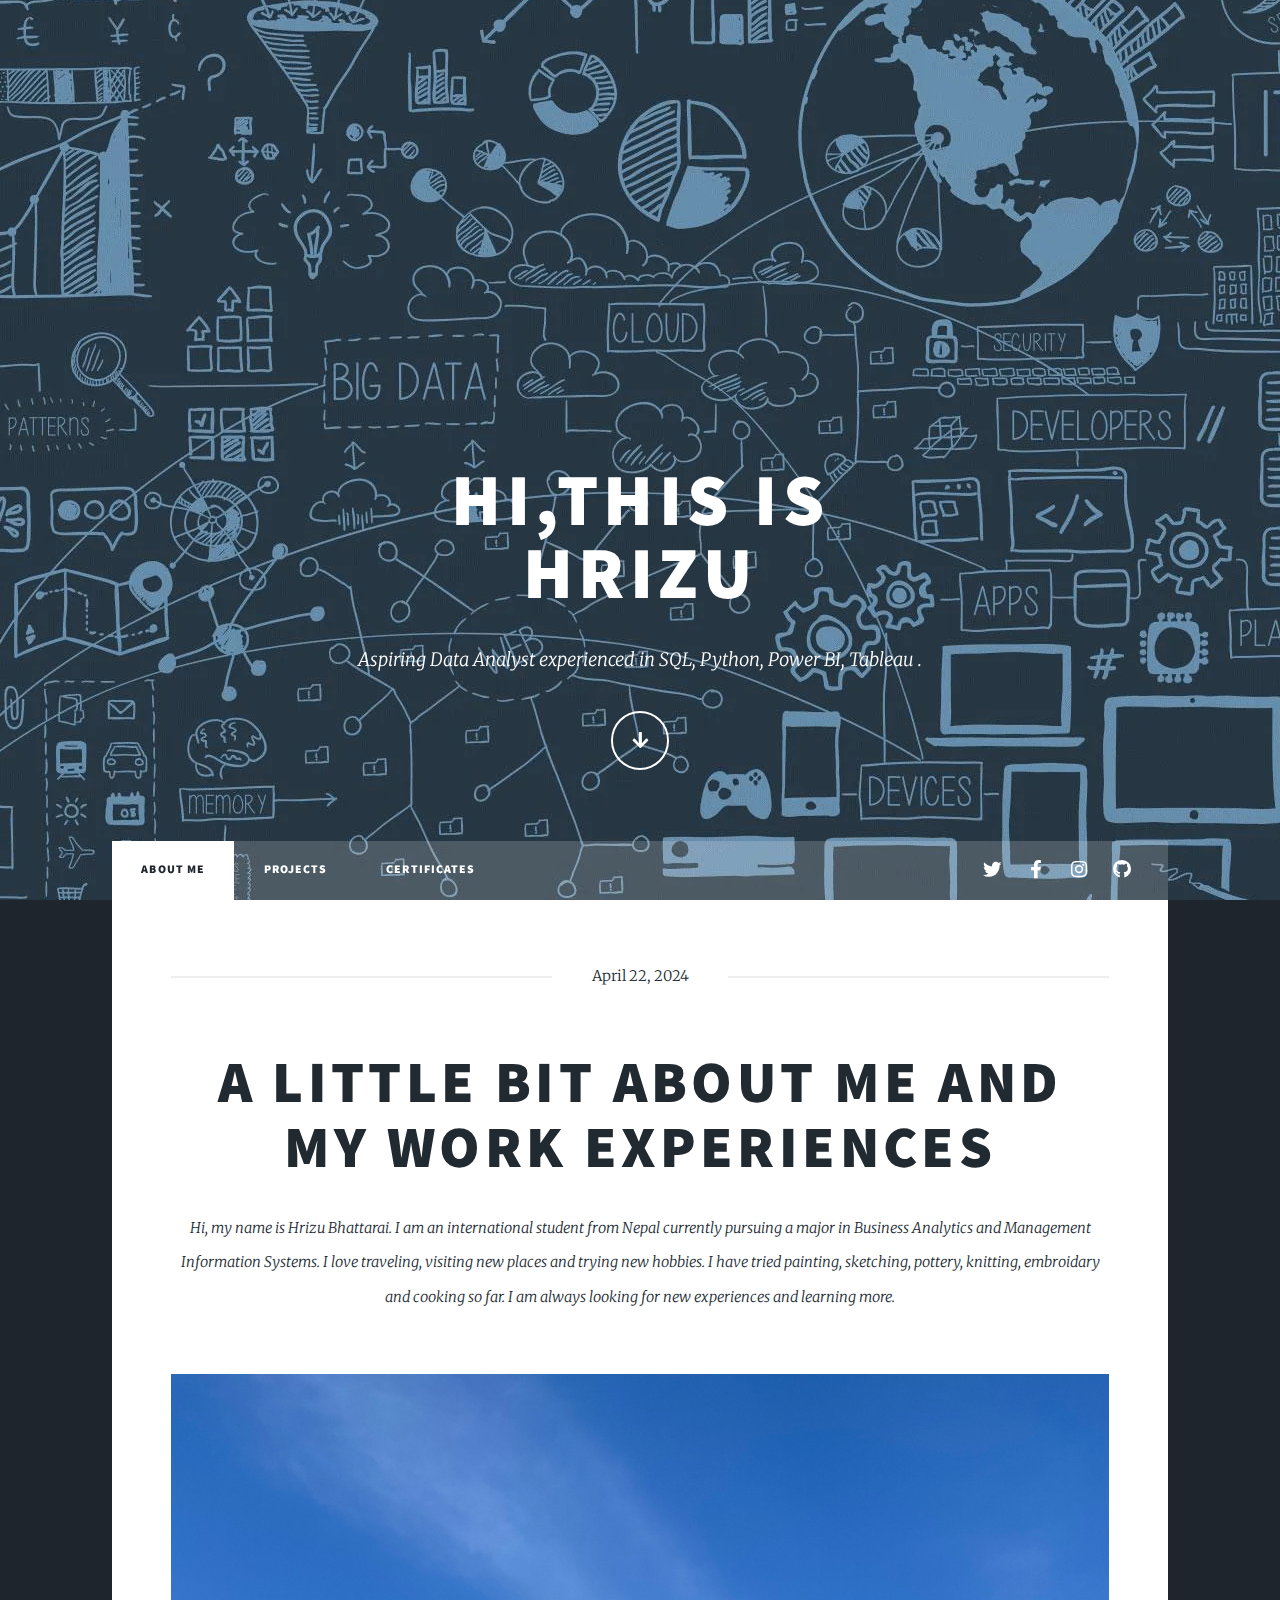
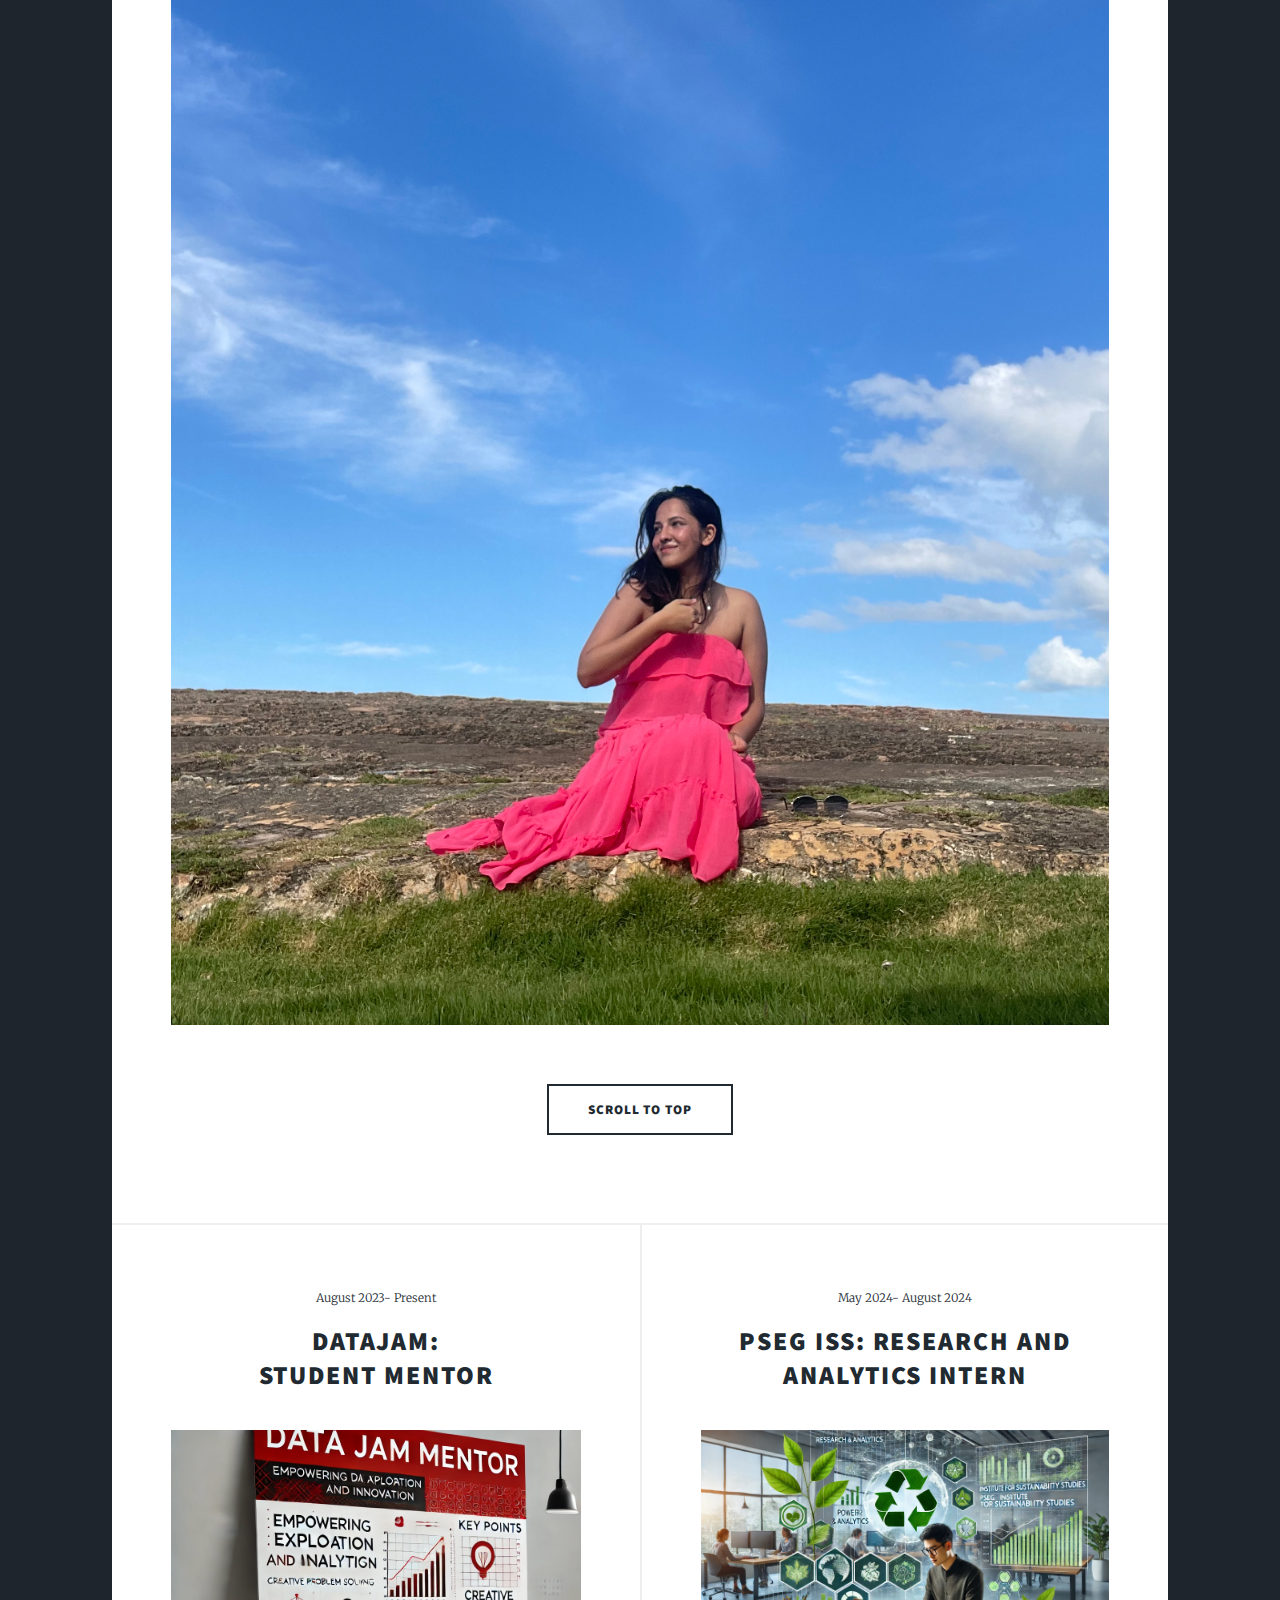
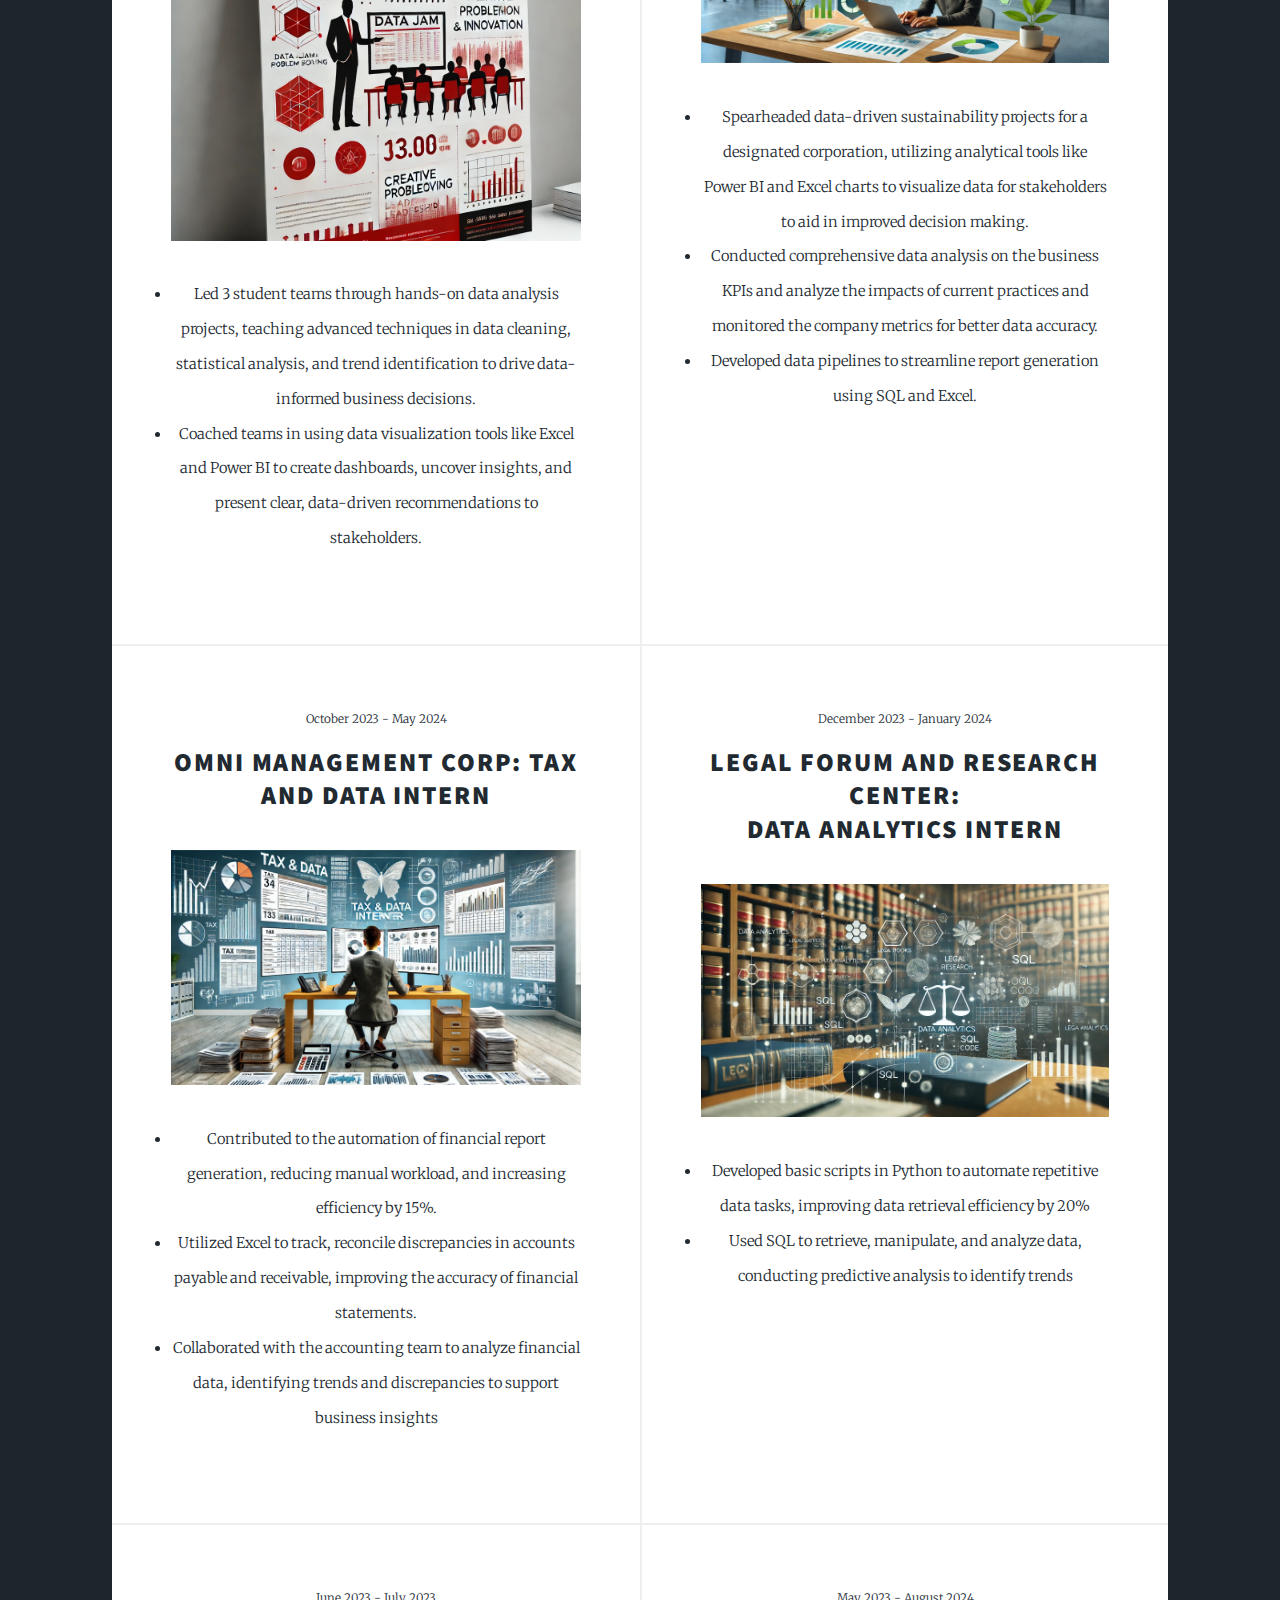
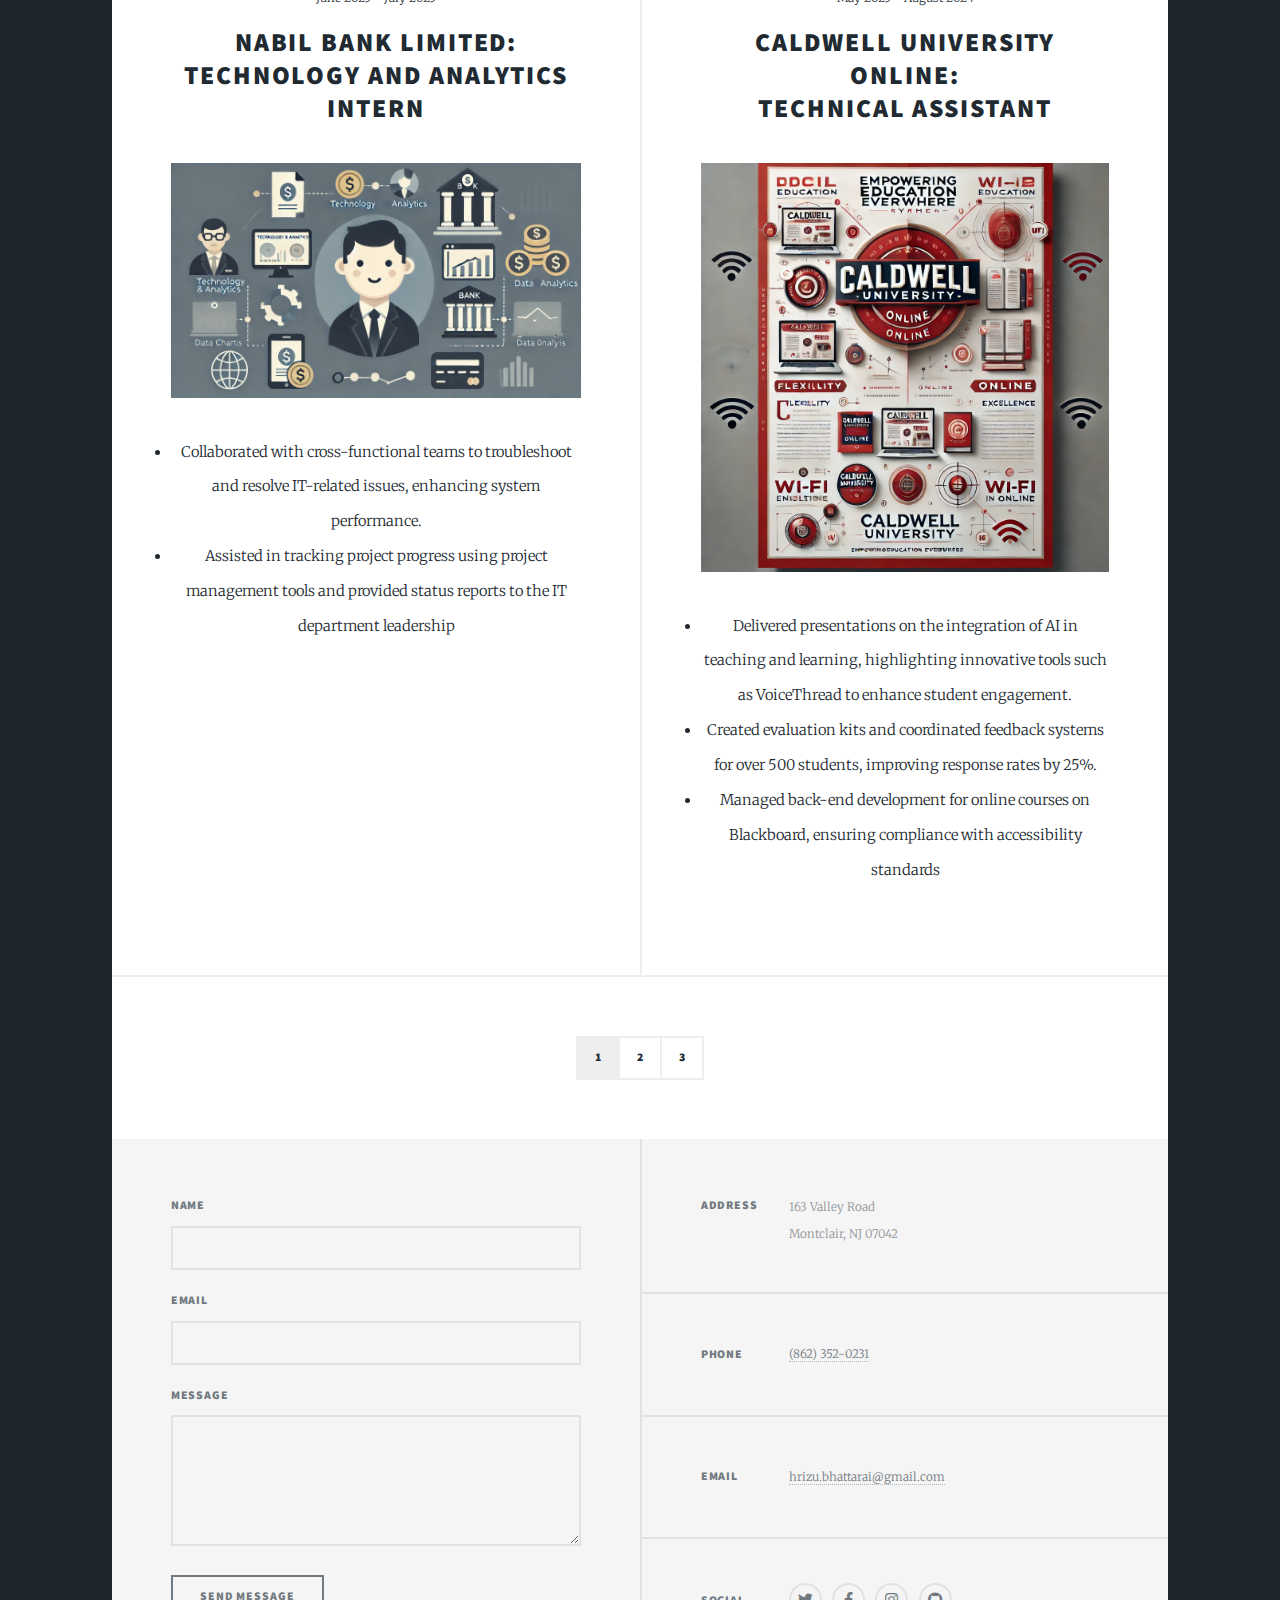
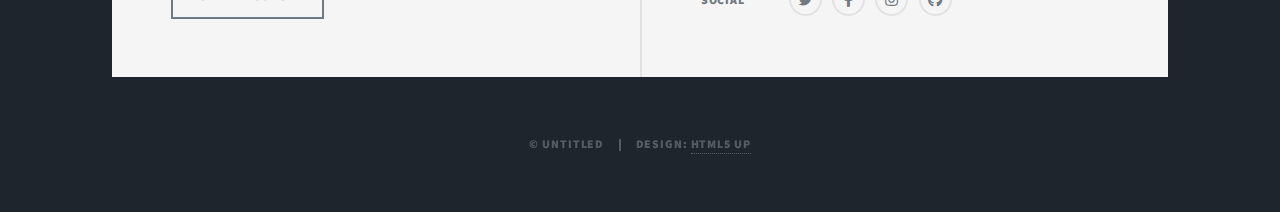
==== index.html @ 7b6c5117 "Initial commit" ====
<!DOCTYPE HTML>

<html>
	<head>
		<title>Hrizu Bhattarai Portfolio
		</title>
		<meta charset="utf-8" />
		<meta name="viewport" content="width=device-width, initial-scale=1, user-scalable=no" />
		<link rel="stylesheet" href="assets/css/main.css" />
		<noscript><link rel="stylesheet" href="assets/css/noscript.css" /></noscript>
	</head>
	<body class="is-preload">

		<!-- Wrapper -->
			<div id="wrapper" class="fade-in">

				<!-- Intro -->
					<div id="intro">
					
						<h1>Hi,This is<br />
						Hrizu
						</h1>
						<p>Aspiring Data Analyst experienced in SQL, Python, Power BI, Tableau .</p>
						<ul class="actions">
							<li><a href="#header" class="button icon solid solo fa-arrow-down scrolly">Continue</a></li>
						</ul>
					</div>

				<!-- Header -->
					<header id="header">
						<a href="index.html" class="logo">Back to Top</a>
					</header>

				<!-- Nav -->
					<nav id="nav">
						<ul class="links">
							<li class="active"><a href="index.html">About Me</a></li>
							<li><a href="generic.html">Projects</a></li>
							<li><a href="elements.html">Certificates
							</a></li>
						</ul>
						<ul class="icons">
							<li><a href="#" class="icon brands fa-twitter"><span class="label">Twitter</span></a></li>
							<li><a href="#" class="icon brands fa-facebook-f"><span class="label">Facebook</span></a></li>
							<li><a href="#" class="icon brands fa-instagram"><span class="label">Instagram</span></a></li>
							<li><a href="#" class="icon brands fa-github"><span class="label">GitHub</span></a></li>
						</ul>
					</nav>

				<!-- Main -->
					<div id="main">

						<!-- Featured Post -->
							<article class="post featured">
								<header class="major">
									<span class="date">April 22, 2024</span>
									<h2><a href="#">A little bit about me and my work experiences</a></h2>
									<p>Hi, my name is Hrizu Bhattarai. I am an international student from Nepal currently pursuing a major in Business Analytics and Management Information Systems. I love traveling, visiting new places and trying new hobbies. I have tried painting, sketching, pottery, knitting, embroidary and cooking so far. I am always looking for new experiences and learning more. </p>
								</header>
								<a href="#" class="image main"><img src="images/IMG_0447.jpg" alt="" /></a>
								<ul class="actions special">
									<li><a href="#" class="button large">SCROLL TO TOP</a></li>
								</ul>
							</article>

						<!-- Posts -->
							<section class="posts">
								<article>
									<header>
										<span class="date">August 2023- Present</span>
										<h2><a href="#">DataJam:<br />
										Student Mentor</a></h2>
									</header>
									<a href="#" class="image fit"><img src="images/Datajam.webp" alt="" /></a>
									<p><li>Led 3 student teams through hands-on data analysis projects, teaching advanced techniques in data cleaning, statistical analysis, and trend identification to drive data-informed business decisions.
									<li>Coached teams in using data visualization tools like Excel and Power BI to create dashboards, uncover insights, and present clear, data-driven recommendations to stakeholders.</li>
									</li>	
									</p>
									<ul class="actions special">
									</ul>
								</article>
								<article>
									<header>
										<span class="date">May 2024- August 2024</span>
										<h2><a href="#">PSEG ISS: Research and Analytics Intern<br />
										</a></h2>
									</header>
									<a href="#" class="image fit"><img src="images/PSEG.webp" alt="" /></a>
									<p><li>Spearheaded data-driven sustainability projects for a designated corporation, utilizing analytical tools like Power BI and Excel charts to visualize data for stakeholders to aid in improved decision making.</li>
									<li>Conducted comprehensive data analysis on the business KPIs and analyze the impacts of current practices and monitored the company metrics for better data accuracy.</li>
								<li>Developed data pipelines to streamline report generation using SQL and Excel.	</li>
										
									</p>
									<ul class="actions special">
										
									</ul>
								</article>
								<article>
									<header>
										<span class="date">October 2023 - May 2024</span>
										<h2><a href="#">Omni Management Corp: Tax and Data Intern<br />
										</a></h2>
									</header>
									<a href="#" class="image fit"><img src="images/omni.webp" alt="" /></a>
									<p><li>Contributed to the automation of financial report generation, reducing manual workload, and increasing efficiency by 15%.</li>
									<li>Utilized Excel to track, reconcile discrepancies in accounts payable and receivable, improving the accuracy of financial statements.</li>
									<li>Collaborated with the accounting team to analyze financial data, identifying trends and discrepancies to support business insights </li>
										</p>
									<ul class="actions special">
										
									</ul>
								</article>
								<article>
									<header>
										<span class="date">December 2023 - January 2024</span>
										<h2><a href="#">Legal Forum and Research Center:<br />
										Data Analytics Intern</a></h2>
									</header>
									<a href="#" class="image fit"><img src="images/Legal.webp" alt="" /></a>
									<p><li>Developed basic scripts in Python to automate repetitive data tasks, improving data retrieval efficiency by 20%</li>
									<li>Used SQL to retrieve, manipulate, and analyze data, conducting predictive analysis to identify trends</li>
										</p>
									<ul class="actions special">
										
									</ul>
								</article>
								<article>
									<header>
										<span class="date">June 2023 - July 2023</span>
										<h2><a href="#">Nabil Bank Limited:<br />
										Technology and Analytics Intern</a></h2>
									</header>
									<a href="#" class="image fit"><img src="images/nabil.webp" alt="" /></a>
									<p><li>Collaborated with cross-functional teams to troubleshoot and resolve IT-related issues, enhancing system performance.</li>
									<li>Assisted in tracking project progress using project management tools and provided status reports to the IT department leadership</li>
										</p>
									<ul class="actions special">
									</ul>
								</article>
								<article>
									<header>
										<span class="date">May 2023 - August 2024</span>
										<h2><a href="#">Caldwell University Online:<br />
										Technical Assistant</a></h2>
									</header>
									<a href="#" class="image fit"><img src="images/CUONLINE.webp" alt="" /></a>
									<p><li>Delivered presentations on the integration of AI in teaching and learning, highlighting innovative tools such as VoiceThread to enhance student engagement.</li>
									<li>Created evaluation kits and coordinated feedback systems for over 500 students, improving response rates by 25%.</li>
									<li>Managed back-end development for online courses on Blackboard, ensuring compliance with accessibility standards</li>
										</p>
									<ul class="actions special">
										
									</ul>
								</article>
								
							</section>

						<!-- Footer -->
							<footer>
								<div class="pagination">
									<!--<a href="#" class="previous">Prev</a>-->
									<a href="index.html" class="page active">1</a>
									<a href="generic.html" class="page">2</a>
									<a href="elements.html" class="page">3</a>
								</div>
							</footer>

					</div>

				<!-- Footer -->
					<footer id="footer">
						<section>
							<form method="post" action="#">
								<div class="fields">
									<div class="field">
										<label for="name">Name</label>
										<input type="text" name="name" id="name" />
									</div>
									<div class="field">
										<label for="email">Email</label>
										<input type="text" name="email" id="email" />
									</div>
									<div class="field">
										<label for="message">Message</label>
										<textarea name="message" id="message" rows="3"></textarea>
									</div>
								</div>
								<ul class="actions">
									<li><input type="submit" value="Send Message" /></li>
								</ul>
							</form>
						</section>
						<section class="split contact">
							<section class="alt">
								<h3>Address</h3>
								<p>163 Valley Road<br />
								Montclair, NJ 07042</p>
							</section>
							<section>
								<h3>Phone</h3>
								<p><a href="#">(862) 352-0231</a></p>
							</section>
							<section>
								<h3>Email</h3>
								<p><a href="#">hrizu.bhattarai@gmail.com</a></p>
							</section>
							<section>
								<h3>Social</h3>
								<ul class="icons alt">
									<li><a href="#" class="icon brands alt fa-twitter"><span class="label">Twitter</span></a></li>
									<li><a href="#" class="icon brands alt fa-facebook-f"><span class="label">Facebook</span></a></li>
									<li><a href="#" class="icon brands alt fa-instagram"><span class="label">Instagram</span></a></li>
									<li><a href="#" class="icon brands alt fa-github"><span class="label">GitHub</span></a></li>
								</ul>
							</section>
						</section> 
					</footer>

				<!-- Copyright -->
					<div id="copyright">
						<ul><li>&copy; Untitled</li><li>Design: <a href="https://html5up.net">HTML5 UP</a></li></ul>
					</div>

			</div>

		<!-- Scripts -->
			<script src="assets/js/jquery.min.js"></script>
			<script src="assets/js/jquery.scrollex.min.js"></script>
			<script src="assets/js/jquery.scrolly.min.js"></script>
			<script src="assets/js/browser.min.js"></script>
			<script src="assets/js/breakpoints.min.js"></script>
			<script src="assets/js/util.js"></script>
			<script src="assets/js/main.js"></script>

	</body>
</html>
---- assets/css/main.css ----
@import url(fontawesome-all.min.css);
@import url("https://fonts.googleapis.com/css?family=Merriweather:300,700,300italic,700italic|Source+Sans+Pro:900");

/*
	Massively by HTML5 UP
	html5up.net | @ajlkn
	Free for personal and commercial use under the CCA 3.0 license (html5up.net/license)
*/

html, body, div, span, applet, object,
iframe, h1, h2, h3, h4, h5, h6, p, blockquote,
pre, a, abbr, acronym, address, big, cite,
code, del, dfn, em, img, ins, kbd, q, s, samp,
small, strike, strong, sub, sup, tt, var, b,
u, i, center, dl, dt, dd, ol, ul, li, fieldset,
form, label, legend, table, caption, tbody,
tfoot, thead, tr, th, td, article, aside,
canvas, details, embed, figure, figcaption,
footer, header, hgroup, menu, nav, output, ruby,
section, summary, time, mark, audio, video {
	margin: 0;
	padding: 0;
	border: 0;
	font-size: 100%;
	font: inherit;
	vertical-align: baseline;}

article, aside, details, figcaption, figure,
footer, header, hgroup, menu, nav, section {
	display: block;}

body {
	line-height: 1;
}

ol, ul {
	list-style: none;
}

blockquote, q {
	quotes: none;
}

	blockquote:before, blockquote:after, q:before, q:after {
		content: '';
		content: none;
	}

table {
	border-collapse: collapse;
	border-spacing: 0;
}

body {
	-webkit-text-size-adjust: none;
}

mark {
	background-color: transparent;
	color: inherit;
}

input::-moz-focus-inner {
	border: 0;
	padding: 0;
}

input, select, textarea {
	-moz-appearance: none;
	-webkit-appearance: none;
	-ms-appearance: none;
	appearance: none;
}

/* Basic */

	@-ms-viewport {
		width: device-width;
	}

	body {
		-ms-overflow-style: scrollbar;
	}

	@media screen and (max-width: 480px) {

		html, body {
			min-width: 320px;
		}

	}

	html {
		box-sizing: border-box;
	}

	*, *:before, *:after {
		box-sizing: inherit;
	}

	body {
		background-color: #1e252d;
	}

		body.is-preload *, body.is-preload *:before, body.is-preload *:after {
			-moz-animation: none !important;
			-webkit-animation: none !important;
			-ms-animation: none !important;
			animation: none !important;
			-moz-transition: none !important;
			-webkit-transition: none !important;
			-ms-transition: none !important;
			transition: none !important;
		}

/* Type */

	html {
		font-size: 16pt;
	}

		@media screen and (max-width: 1680px) {

			html {
				font-size: 12pt;
			}

		}

		@media screen and (max-width: 1280px) {

			html {
				font-size: 11pt;
			}

		}

		@media screen and (max-width: 360px) {

			html {
				font-size: 10pt;
			}

		}

	body {
		color: #212931;
	}

	body, input, select, textarea {
		font-family: "Merriweather", Georgia, serif;
		font-weight: 300;
		font-size: 1rem;
		line-height: 2.375;
	}

	a {
		-moz-transition: color 0.2s ease-in-out, background-color 0.2s ease-in-out, border-color 0.2s ease-in-out, box-shadow 0.2s ease-in-out;
		-webkit-transition: color 0.2s ease-in-out, background-color 0.2s ease-in-out, border-color 0.2s ease-in-out, box-shadow 0.2s ease-in-out;
		-ms-transition: color 0.2s ease-in-out, background-color 0.2s ease-in-out, border-color 0.2s ease-in-out, box-shadow 0.2s ease-in-out;
		transition: color 0.2s ease-in-out, background-color 0.2s ease-in-out, border-color 0.2s ease-in-out, box-shadow 0.2s ease-in-out;
		border-bottom: dotted 1px;
		text-decoration: none;
	}

		a:hover {
			border-bottom-color: transparent;
		}

	strong, b {
		font-weight: 600;
	}

	em, i {
		font-style: italic;
	}

	p {
		text-align: justify;
		margin: 0 0 2rem 0;
	}

	h1, h2, h3, h4, h5, h6 {
		font-family: "Source Sans Pro", Helvetica, sans-serif;
		font-weight: 900;
		line-height: 1.5;
		letter-spacing: 0.075em;
		text-transform: uppercase;
		margin: 0 0 1rem 0;
	}

		h1 a, h2 a, h3 a, h4 a, h5 a, h6 a {
			border-bottom: 0;
			color: inherit;
			text-decoration: none;
		}

	h1 {
		font-size: 4rem;
		line-height: 1.1;
		margin: 0 0 2rem 0;
	}

	h2 {
		font-size: 1.75rem;
		line-height: 1.3;
		margin: 0 0 1.5rem 0;
	}

	h3 {
		font-size: 1.25rem;
		margin: 0 0 1.5rem 0;
	}

	h4 {
		font-size: 1rem;
	}

	h5 {
		font-size: 0.9rem;
	}

	h6 {
		font-size: 0.8rem;
	}

	sub {
		font-size: 0.8rem;
		position: relative;
		top: 0.5rem;
	}

	sup {
		font-size: 0.8rem;
		position: relative;
		top: -0.5rem;
	}

	blockquote {
		border-left: solid 4px;
		font-style: italic;
		margin: 0 0 2rem 0;
		padding: 0.5rem 0 0.5rem 2rem;
	}

	code {
		border: solid 2px;
		font-family: "Courier New", monospace;
		font-size: 0.9rem;
		margin: 0 0.25rem;
		padding: 0.25rem 0.65rem;
	}

	pre {
		-webkit-overflow-scrolling: touch;
		font-family: "Courier New", monospace;
		font-size: 0.9rem;
		margin: 0 0 2rem 0;
	}

		pre code {
			display: block;
			line-height: 1.75;
			padding: 1rem 1.5rem;
			overflow-x: auto;
		}

	hr {
		border: 100;
		border-bottom: solid 2px;
		margin: 3rem 0;
	}

		hr.major {
			margin: 5rem 0;
		}

	.align-left {
		text-align: left;
	}

	.align-center {
		text-align: center;
	}

	.align-right {
		text-align: right;
	}

	input, select, textarea {
		color: #212931;
	}

	a {
		color: #212931;
		border-bottom-color: rgba(33, 41, 49, 0.5);
	}

		a:hover {
			border-bottom-color: transparent;
			color: #18bfef !important;
		}

	strong, b {
		color: #212931;
	}

	h1, h2, h3, h4, h5, h6 {
		color: #212931;
	}

	blockquote {
		border-left-color: #eeeeee;
	}

	code {
		background: rgba(220, 220, 220, 0.25);
		border-color: #eeeeee;
	}

	hr {
		border-bottom-color: #eeeeee;
	}

/* Row */

	.row {
		display: flex;
		flex-wrap: wrap;
		box-sizing: border-box;
		align-items: stretch;
	}

		.row > * {
			box-sizing: border-box;
		}

		.row.gtr-uniform > * > :last-child {
			margin-bottom: 0;
		}

		.row.aln-left {
			justify-content: flex-start;
		}

		.row.aln-center {
			justify-content: center;
		}

		.row.aln-right {
			justify-content: flex-end;
		}

		.row.aln-top {
			align-items: flex-start;
		}

		.row.aln-middle {
			align-items: center;
		}

		.row.aln-bottom {
			align-items: flex-end;
		}

		.row > .imp {
			order: -1;
		}

		.row > .col-1 {
			width: 8.33333%;
		}

		.row > .off-1 {
			margin-left: 8.33333%;
		}

		.row > .col-2 {
			width: 16.66667%;
		}

		.row > .off-2 {
			margin-left: 16.66667%;
		}

		.row > .col-3 {
			width: 25%;
		}

		.row > .off-3 {
			margin-left: 25%;
		}

		.row > .col-4 {
			width: 33.33333%;
		}

		.row > .off-4 {
			margin-left: 33.33333%;
		}

		.row > .col-5 {
			width: 41.66667%;
		}

		.row > .off-5 {
			margin-left: 41.66667%;
		}

		.row > .col-6 {
			width: 50%;
		}

		.row > .off-6 {
			margin-left: 50%;
		}

		.row > .col-7 {
			width: 58.33333%;
		}

		.row > .off-7 {
			margin-left: 58.33333%;
		}

		.row > .col-8 {
			width: 66.66667%;
		}

		.row > .off-8 {
			margin-left: 66.66667%;
		}

		.row > .col-9 {
			width: 75%;
		}

		.row > .off-9 {
			margin-left: 75%;
		}

		.row > .col-10 {
			width: 83.33333%;
		}

		.row > .off-10 {
			margin-left: 83.33333%;
		}

		.row > .col-11 {
			width: 91.66667%;
		}

		.row > .off-11 {
			margin-left: 91.66667%;
		}

		.row > .col-12 {
			width: 100%;
		}

		.row > .off-12 {
			margin-left: 100%;
		}

		.row.gtr-0 {
			margin-top: 0;
			margin-left: 0rem;
		}

			.row.gtr-0 > * {
				padding: 0 0 0 0rem;
			}

			.row.gtr-0.gtr-uniform {
				margin-top: 0rem;
			}

				.row.gtr-0.gtr-uniform > * {
					padding-top: 0rem;
				}

		.row.gtr-25 {
			margin-top: 0;
			margin-left: -0.375rem;
		}

			.row.gtr-25 > * {
				padding: 0 0 0 0.375rem;
			}

			.row.gtr-25.gtr-uniform {
				margin-top: -0.375rem;
			}

				.row.gtr-25.gtr-uniform > * {
					padding-top: 0.375rem;
				}

		.row.gtr-50 {
			margin-top: 0;
			margin-left: -0.75rem;
		}

			.row.gtr-50 > * {
				padding: 0 0 0 0.75rem;
			}

			.row.gtr-50.gtr-uniform {
				margin-top: -0.75rem;
			}

				.row.gtr-50.gtr-uniform > * {
					padding-top: 0.75rem;
				}

		.row {
			margin-top: 0;
			margin-left: -1.5rem;
		}

			.row > * {
				padding: 0 0 0 1.5rem;
			}

			.row.gtr-uniform {
				margin-top: -1.5rem;
			}

				.row.gtr-uniform > * {
					padding-top: 1.5rem;
				}

		.row.gtr-150 {
			margin-top: 0;
			margin-left: -2.25rem;
		}

			.row.gtr-150 > * {
				padding: 0 0 0 2.25rem;
			}

			.row.gtr-150.gtr-uniform {
				margin-top: -2.25rem;
			}

				.row.gtr-150.gtr-uniform > * {
					padding-top: 2.25rem;
				}

		.row.gtr-200 {
			margin-top: 0;
			margin-left: -3rem;
		}

			.row.gtr-200 > * {
				padding: 0 0 0 3rem;
			}

			.row.gtr-200.gtr-uniform {
				margin-top: -3rem;
			}

				.row.gtr-200.gtr-uniform > * {
					padding-top: 3rem;
				}

		@media screen and (max-width: 1680px) {

			.row {
				display: flex;
				flex-wrap: wrap;
				box-sizing: border-box;
				align-items: stretch;
			}

				.row > * {
					box-sizing: border-box;
				}

				.row.gtr-uniform > * > :last-child {
					margin-bottom: 0;
				}

				.row.aln-left {
					justify-content: flex-start;
				}

				.row.aln-center {
					justify-content: center;
				}

				.row.aln-right {
					justify-content: flex-end;
				}

				.row.aln-top {
					align-items: flex-start;
				}

				.row.aln-middle {
					align-items: center;
				}

				.row.aln-bottom {
					align-items: flex-end;
				}

				.row > .imp-xlarge {
					order: -1;
				}

				.row > .col-1-xlarge {
					width: 8.33333%;
				}

				.row > .off-1-xlarge {
					margin-left: 8.33333%;
				}

				.row > .col-2-xlarge {
					width: 16.66667%;
				}

				.row > .off-2-xlarge {
					margin-left: 16.66667%;
				}

				.row > .col-3-xlarge {
					width: 25%;
				}

				.row > .off-3-xlarge {
					margin-left: 25%;
				}

				.row > .col-4-xlarge {
					width: 33.33333%;
				}

				.row > .off-4-xlarge {
					margin-left: 33.33333%;
				}

				.row > .col-5-xlarge {
					width: 41.66667%;
				}

				.row > .off-5-xlarge {
					margin-left: 41.66667%;
				}

				.row > .col-6-xlarge {
					width: 50%;
				}

				.row > .off-6-xlarge {
					margin-left: 50%;
				}

				.row > .col-7-xlarge {
					width: 58.33333%;
				}

				.row > .off-7-xlarge {
					margin-left: 58.33333%;
				}

				.row > .col-8-xlarge {
					width: 66.66667%;
				}

				.row > .off-8-xlarge {
					margin-left: 66.66667%;
				}

				.row > .col-9-xlarge {
					width: 75%;
				}

				.row > .off-9-xlarge {
					margin-left: 75%;
				}

				.row > .col-10-xlarge {
					width: 83.33333%;
				}

				.row > .off-10-xlarge {
					margin-left: 83.33333%;
				}

				.row > .col-11-xlarge {
					width: 91.66667%;
				}

				.row > .off-11-xlarge {
					margin-left: 91.66667%;
				}

				.row > .col-12-xlarge {
					width: 100%;
				}

				.row > .off-12-xlarge {
					margin-left: 100%;
				}

				.row.gtr-0 {
					margin-top: 0;
					margin-left: 0rem;
				}

					.row.gtr-0 > * {
						padding: 0 0 0 0rem;
					}

					.row.gtr-0.gtr-uniform {
						margin-top: 0rem;
					}

						.row.gtr-0.gtr-uniform > * {
							padding-top: 0rem;
						}

				.row.gtr-25 {
					margin-top: 0;
					margin-left: -0.375rem;
				}

					.row.gtr-25 > * {
						padding: 0 0 0 0.375rem;
					}

					.row.gtr-25.gtr-uniform {
						margin-top: -0.375rem;
					}

						.row.gtr-25.gtr-uniform > * {
							padding-top: 0.375rem;
						}

				.row.gtr-50 {
					margin-top: 0;
					margin-left: -0.75rem;
				}

					.row.gtr-50 > * {
						padding: 0 0 0 0.75rem;
					}

					.row.gtr-50.gtr-uniform {
						margin-top: -0.75rem;
					}

						.row.gtr-50.gtr-uniform > * {
							padding-top: 0.75rem;
						}

				.row {
					margin-top: 0;
					margin-left: -1.5rem;
				}

					.row > * {
						padding: 0 0 0 1.5rem;
					}

					.row.gtr-uniform {
						margin-top: -1.5rem;
					}

						.row.gtr-uniform > * {
							padding-top: 1.5rem;
						}

				.row.gtr-150 {
					margin-top: 0;
					margin-left: -2.25rem;
				}

					.row.gtr-150 > * {
						padding: 0 0 0 2.25rem;
					}

					.row.gtr-150.gtr-uniform {
						margin-top: -2.25rem;
					}

						.row.gtr-150.gtr-uniform > * {
							padding-top: 2.25rem;
						}

				.row.gtr-200 {
					margin-top: 0;
					margin-left: -3rem;
				}

					.row.gtr-200 > * {
						padding: 0 0 0 3rem;
					}

					.row.gtr-200.gtr-uniform {
						margin-top: -3rem;
					}

						.row.gtr-200.gtr-uniform > * {
							padding-top: 3rem;
						}

		}

		@media screen and (max-width: 1280px) {

			.row {
				display: flex;
				flex-wrap: wrap;
				box-sizing: border-box;
				align-items: stretch;
			}

				.row > * {
					box-sizing: border-box;
				}

				.row.gtr-uniform > * > :last-child {
					margin-bottom: 0;
				}

				.row.aln-left {
					justify-content: flex-start;
				}

				.row.aln-center {
					justify-content: center;
				}

				.row.aln-right {
					justify-content: flex-end;
				}

				.row.aln-top {
					align-items: flex-start;
				}

				.row.aln-middle {
					align-items: center;
				}

				.row.aln-bottom {
					align-items: flex-end;
				}

				.row > .imp-large {
					order: -1;
				}

				.row > .col-1-large {
					width: 8.33333%;
				}

				.row > .off-1-large {
					margin-left: 8.33333%;
				}

				.row > .col-2-large {
					width: 16.66667%;
				}

				.row > .off-2-large {
					margin-left: 16.66667%;
				}

				.row > .col-3-large {
					width: 25%;
				}

				.row > .off-3-large {
					margin-left: 25%;
				}

				.row > .col-4-large {
					width: 33.33333%;
				}

				.row > .off-4-large {
					margin-left: 33.33333%;
				}

				.row > .col-5-large {
					width: 41.66667%;
				}

				.row > .off-5-large {
					margin-left: 41.66667%;
				}

				.row > .col-6-large {
					width: 50%;
				}

				.row > .off-6-large {
					margin-left: 50%;
				}

				.row > .col-7-large {
					width: 58.33333%;
				}

				.row > .off-7-large {
					margin-left: 58.33333%;
				}

				.row > .col-8-large {
					width: 66.66667%;
				}

				.row > .off-8-large {
					margin-left: 66.66667%;
				}

				.row > .col-9-large {
					width: 75%;
				}

				.row > .off-9-large {
					margin-left: 75%;
				}

				.row > .col-10-large {
					width: 83.33333%;
				}

				.row > .off-10-large {
					margin-left: 83.33333%;
				}

				.row > .col-11-large {
					width: 91.66667%;
				}

				.row > .off-11-large {
					margin-left: 91.66667%;
				}

				.row > .col-12-large {
					width: 100%;
				}

				.row > .off-12-large {
					margin-left: 100%;
				}

				.row.gtr-0 {
					margin-top: 0;
					margin-left: 0rem;
				}

					.row.gtr-0 > * {
						padding: 0 0 0 0rem;
					}

					.row.gtr-0.gtr-uniform {
						margin-top: 0rem;
					}

						.row.gtr-0.gtr-uniform > * {
							padding-top: 0rem;
						}

				.row.gtr-25 {
					margin-top: 0;
					margin-left: -0.375rem;
				}

					.row.gtr-25 > * {
						padding: 0 0 0 0.375rem;
					}

					.row.gtr-25.gtr-uniform {
						margin-top: -0.375rem;
					}

						.row.gtr-25.gtr-uniform > * {
							padding-top: 0.375rem;
						}

				.row.gtr-50 {
					margin-top: 0;
					margin-left: -0.75rem;
				}

					.row.gtr-50 > * {
						padding: 0 0 0 0.75rem;
					}

					.row.gtr-50.gtr-uniform {
						margin-top: -0.75rem;
					}

						.row.gtr-50.gtr-uniform > * {
							padding-top: 0.75rem;
						}

				.row {
					margin-top: 0;
					margin-left: -1.5rem;
				}

					.row > * {
						padding: 0 0 0 1.5rem;
					}

					.row.gtr-uniform {
						margin-top: -1.5rem;
					}

						.row.gtr-uniform > * {
							padding-top: 1.5rem;
						}

				.row.gtr-150 {
					margin-top: 0;
					margin-left: -2.25rem;
				}

					.row.gtr-150 > * {
						padding: 0 0 0 2.25rem;
					}

					.row.gtr-150.gtr-uniform {
						margin-top: -2.25rem;
					}

						.row.gtr-150.gtr-uniform > * {
							padding-top: 2.25rem;
						}

				.row.gtr-200 {
					margin-top: 0;
					margin-left: -3rem;
				}

					.row.gtr-200 > * {
						padding: 0 0 0 3rem;
					}

					.row.gtr-200.gtr-uniform {
						margin-top: -3rem;
					}

						.row.gtr-200.gtr-uniform > * {
							padding-top: 3rem;
						}

		}

		@media screen and (max-width: 980px) {

			.row {
				display: flex;
				flex-wrap: wrap;
				box-sizing: border-box;
				align-items: stretch;
			}

				.row > * {
					box-sizing: border-box;
				}

				.row.gtr-uniform > * > :last-child {
					margin-bottom: 0;
				}

				.row.aln-left {
					justify-content: flex-start;
				}

				.row.aln-center {
					justify-content: center;
				}

				.row.aln-right {
					justify-content: flex-end;
				}

				.row.aln-top {
					align-items: flex-start;
				}

				.row.aln-middle {
					align-items: center;
				}

				.row.aln-bottom {
					align-items: flex-end;
				}

				.row > .imp-medium {
					order: -1;
				}

				.row > .col-1-medium {
					width: 8.33333%;
				}

				.row > .off-1-medium {
					margin-left: 8.33333%;
				}

				.row > .col-2-medium {
					width: 16.66667%;
				}

				.row > .off-2-medium {
					margin-left: 16.66667%;
				}

				.row > .col-3-medium {
					width: 25%;
				}

				.row > .off-3-medium {
					margin-left: 25%;
				}

				.row > .col-4-medium {
					width: 33.33333%;
				}

				.row > .off-4-medium {
					margin-left: 33.33333%;
				}

				.row > .col-5-medium {
					width: 41.66667%;
				}

				.row > .off-5-medium {
					margin-left: 41.66667%;
				}

				.row > .col-6-medium {
					width: 50%;
				}

				.row > .off-6-medium {
					margin-left: 50%;
				}

				.row > .col-7-medium {
					width: 58.33333%;
				}

				.row > .off-7-medium {
					margin-left: 58.33333%;
				}

				.row > .col-8-medium {
					width: 66.66667%;
				}

				.row > .off-8-medium {
					margin-left: 66.66667%;
				}

				.row > .col-9-medium {
					width: 75%;
				}

				.row > .off-9-medium {
					margin-left: 75%;
				}

				.row > .col-10-medium {
					width: 83.33333%;
				}

				.row > .off-10-medium {
					margin-left: 83.33333%;
				}

				.row > .col-11-medium {
					width: 91.66667%;
				}

				.row > .off-11-medium {
					margin-left: 91.66667%;
				}

				.row > .col-12-medium {
					width: 100%;
				}

				.row > .off-12-medium {
					margin-left: 100%;
				}

				.row.gtr-0 {
					margin-top: 0;
					margin-left: 0rem;
				}

					.row.gtr-0 > * {
						padding: 0 0 0 0rem;
					}

					.row.gtr-0.gtr-uniform {
						margin-top: 0rem;
					}

						.row.gtr-0.gtr-uniform > * {
							padding-top: 0rem;
						}

				.row.gtr-25 {
					margin-top: 0;
					margin-left: -0.375rem;
				}

					.row.gtr-25 > * {
						padding: 0 0 0 0.375rem;
					}

					.row.gtr-25.gtr-uniform {
						margin-top: -0.375rem;
					}

						.row.gtr-25.gtr-uniform > * {
							padding-top: 0.375rem;
						}

				.row.gtr-50 {
					margin-top: 0;
					margin-left: -0.75rem;
				}

					.row.gtr-50 > * {
						padding: 0 0 0 0.75rem;
					}

					.row.gtr-50.gtr-uniform {
						margin-top: -0.75rem;
					}

						.row.gtr-50.gtr-uniform > * {
							padding-top: 0.75rem;
						}

				.row {
					margin-top: 0;
					margin-left: -1.5rem;
				}

					.row > * {
						padding: 0 0 0 1.5rem;
					}

					.row.gtr-uniform {
						margin-top: -1.5rem;
					}

						.row.gtr-uniform > * {
							padding-top: 1.5rem;
						}

				.row.gtr-150 {
					margin-top: 0;
					margin-left: -2.25rem;
				}

					.row.gtr-150 > * {
						padding: 0 0 0 2.25rem;
					}

					.row.gtr-150.gtr-uniform {
						margin-top: -2.25rem;
					}

						.row.gtr-150.gtr-uniform > * {
							padding-top: 2.25rem;
						}

				.row.gtr-200 {
					margin-top: 0;
					margin-left: -3rem;
				}

					.row.gtr-200 > * {
						padding: 0 0 0 3rem;
					}

					.row.gtr-200.gtr-uniform {
						margin-top: -3rem;
					}

						.row.gtr-200.gtr-uniform > * {
							padding-top: 3rem;
						}

		}

		@media screen and (max-width: 736px) {

			.row {
				display: flex;
				flex-wrap: wrap;
				box-sizing: border-box;
				align-items: stretch;
			}

				.row > * {
					box-sizing: border-box;
				}

				.row.gtr-uniform > * > :last-child {
					margin-bottom: 0;
				}

				.row.aln-left {
					justify-content: flex-start;
				}

				.row.aln-center {
					justify-content: center;
				}

				.row.aln-right {
					justify-content: flex-end;
				}

				.row.aln-top {
					align-items: flex-start;
				}

				.row.aln-middle {
					align-items: center;
				}

				.row.aln-bottom {
					align-items: flex-end;
				}

				.row > .imp-small {
					order: -1;
				}

				.row > .col-1-small {
					width: 8.33333%;
				}

				.row > .off-1-small {
					margin-left: 8.33333%;
				}

				.row > .col-2-small {
					width: 16.66667%;
				}

				.row > .off-2-small {
					margin-left: 16.66667%;
				}

				.row > .col-3-small {
					width: 25%;
				}

				.row > .off-3-small {
					margin-left: 25%;
				}

				.row > .col-4-small {
					width: 33.33333%;
				}

				.row > .off-4-small {
					margin-left: 33.33333%;
				}

				.row > .col-5-small {
					width: 41.66667%;
				}

				.row > .off-5-small {
					margin-left: 41.66667%;
				}

				.row > .col-6-small {
					width: 50%;
				}

				.row > .off-6-small {
					margin-left: 50%;
				}

				.row > .col-7-small {
					width: 58.33333%;
				}

				.row > .off-7-small {
					margin-left: 58.33333%;
				}

				.row > .col-8-small {
					width: 66.66667%;
				}

				.row > .off-8-small {
					margin-left: 66.66667%;
				}

				.row > .col-9-small {
					width: 75%;
				}

				.row > .off-9-small {
					margin-left: 75%;
				}

				.row > .col-10-small {
					width: 83.33333%;
				}

				.row > .off-10-small {
					margin-left: 83.33333%;
				}

				.row > .col-11-small {
					width: 91.66667%;
				}

				.row > .off-11-small {
					margin-left: 91.66667%;
				}

				.row > .col-12-small {
					width: 100%;
				}

				.row > .off-12-small {
					margin-left: 100%;
				}

				.row.gtr-0 {
					margin-top: 0;
					margin-left: 0rem;
				}

					.row.gtr-0 > * {
						padding: 0 0 0 0rem;
					}

					.row.gtr-0.gtr-uniform {
						margin-top: 0rem;
					}

						.row.gtr-0.gtr-uniform > * {
							padding-top: 0rem;
						}

				.row.gtr-25 {
					margin-top: 0;
					margin-left: -0.375rem;
				}

					.row.gtr-25 > * {
						padding: 0 0 0 0.375rem;
					}

					.row.gtr-25.gtr-uniform {
						margin-top: -0.375rem;
					}

						.row.gtr-25.gtr-uniform > * {
							padding-top: 0.375rem;
						}

				.row.gtr-50 {
					margin-top: 0;
					margin-left: -0.75rem;
				}

					.row.gtr-50 > * {
						padding: 0 0 0 0.75rem;
					}

					.row.gtr-50.gtr-uniform {
						margin-top: -0.75rem;
					}

						.row.gtr-50.gtr-uniform > * {
							padding-top: 0.75rem;
						}

				.row {
					margin-top: 0;
					margin-left: -1.5rem;
				}

					.row > * {
						padding: 0 0 0 1.5rem;
					}

					.row.gtr-uniform {
						margin-top: -1.5rem;
					}

						.row.gtr-uniform > * {
							padding-top: 1.5rem;
						}

				.row.gtr-150 {
					margin-top: 0;
					margin-left: -2.25rem;
				}

					.row.gtr-150 > * {
						padding: 0 0 0 2.25rem;
					}

					.row.gtr-150.gtr-uniform {
						margin-top: -2.25rem;
					}

						.row.gtr-150.gtr-uniform > * {
							padding-top: 2.25rem;
						}

				.row.gtr-200 {
					margin-top: 0;
					margin-left: -3rem;
				}

					.row.gtr-200 > * {
						padding: 0 0 0 3rem;
					}

					.row.gtr-200.gtr-uniform {
						margin-top: -3rem;
					}

						.row.gtr-200.gtr-uniform > * {
							padding-top: 3rem;
						}

		}

		@media screen and (max-width: 480px) {

			.row {
				display: flex;
				flex-wrap: wrap;
				box-sizing: border-box;
				align-items: stretch;
			}

				.row > * {
					box-sizing: border-box;
				}

				.row.gtr-uniform > * > :last-child {
					margin-bottom: 0;
				}

				.row.aln-left {
					justify-content: flex-start;
				}

				.row.aln-center {
					justify-content: center;
				}

				.row.aln-right {
					justify-content: flex-end;
				}

				.row.aln-top {
					align-items: flex-start;
				}

				.row.aln-middle {
					align-items: center;
				}

				.row.aln-bottom {
					align-items: flex-end;
				}

				.row > .imp-xsmall {
					order: -1;
				}

				.row > .col-1-xsmall {
					width: 8.33333%;
				}

				.row > .off-1-xsmall {
					margin-left: 8.33333%;
				}

				.row > .col-2-xsmall {
					width: 16.66667%;
				}

				.row > .off-2-xsmall {
					margin-left: 16.66667%;
				}

				.row > .col-3-xsmall {
					width: 25%;
				}

				.row > .off-3-xsmall {
					margin-left: 25%;
				}

				.row > .col-4-xsmall {
					width: 33.33333%;
				}

				.row > .off-4-xsmall {
					margin-left: 33.33333%;
				}

				.row > .col-5-xsmall {
					width: 41.66667%;
				}

				.row > .off-5-xsmall {
					margin-left: 41.66667%;
				}

				.row > .col-6-xsmall {
					width: 50%;
				}

				.row > .off-6-xsmall {
					margin-left: 50%;
				}

				.row > .col-7-xsmall {
					width: 58.33333%;
				}

				.row > .off-7-xsmall {
					margin-left: 58.33333%;
				}

				.row > .col-8-xsmall {
					width: 66.66667%;
				}

				.row > .off-8-xsmall {
					margin-left: 66.66667%;
				}

				.row > .col-9-xsmall {
					width: 75%;
				}

				.row > .off-9-xsmall {
					margin-left: 75%;
				}

				.row > .col-10-xsmall {
					width: 83.33333%;
				}

				.row > .off-10-xsmall {
					margin-left: 83.33333%;
				}

				.row > .col-11-xsmall {
					width: 91.66667%;
				}

				.row > .off-11-xsmall {
					margin-left: 91.66667%;
				}

				.row > .col-12-xsmall {
					width: 100%;
				}

				.row > .off-12-xsmall {
					margin-left: 100%;
				}

				.row.gtr-0 {
					margin-top: 0;
					margin-left: 0rem;
				}

					.row.gtr-0 > * {
						padding: 0 0 0 0rem;
					}

					.row.gtr-0.gtr-uniform {
						margin-top: 0rem;
					}

						.row.gtr-0.gtr-uniform > * {
							padding-top: 0rem;
						}

				.row.gtr-25 {
					margin-top: 0;
					margin-left: -0.375rem;
				}

					.row.gtr-25 > * {
						padding: 0 0 0 0.375rem;
					}

					.row.gtr-25.gtr-uniform {
						margin-top: -0.375rem;
					}

						.row.gtr-25.gtr-uniform > * {
							padding-top: 0.375rem;
						}

				.row.gtr-50 {
					margin-top: 0;
					margin-left: -0.75rem;
				}

					.row.gtr-50 > * {
						padding: 0 0 0 0.75rem;
					}

					.row.gtr-50.gtr-uniform {
						margin-top: -0.75rem;
					}

						.row.gtr-50.gtr-uniform > * {
							padding-top: 0.75rem;
						}

				.row {
					margin-top: 0;
					margin-left: -1.5rem;
				}

					.row > * {
						padding: 0 0 0 1.5rem;
					}

					.row.gtr-uniform {
						margin-top: -1.5rem;
					}

						.row.gtr-uniform > * {
							padding-top: 1.5rem;
						}

				.row.gtr-150 {
					margin-top: 0;
					margin-left: -2.25rem;
				}

					.row.gtr-150 > * {
						padding: 0 0 0 2.25rem;
					}

					.row.gtr-150.gtr-uniform {
						margin-top: -2.25rem;
					}

						.row.gtr-150.gtr-uniform > * {
							padding-top: 2.25rem;
						}

				.row.gtr-200 {
					margin-top: 0;
					margin-left: -3rem;
				}

					.row.gtr-200 > * {
						padding: 0 0 0 3rem;
					}

					.row.gtr-200.gtr-uniform {
						margin-top: -3rem;
					}

						.row.gtr-200.gtr-uniform > * {
							padding-top: 3rem;
						}

		}

		@media screen and (max-width: 360px) {

			.row {
				display: flex;
				flex-wrap: wrap;
				box-sizing: border-box;
				align-items: stretch;
			}

				.row > * {
					box-sizing: border-box;
				}

				.row.gtr-uniform > * > :last-child {
					margin-bottom: 0;
				}

				.row.aln-left {
					justify-content: flex-start;
				}

				.row.aln-center {
					justify-content: center;
				}

				.row.aln-right {
					justify-content: flex-end;
				}

				.row.aln-top {
					align-items: flex-start;
				}

				.row.aln-middle {
					align-items: center;
				}

				.row.aln-bottom {
					align-items: flex-end;
				}

				.row > .imp-xxsmall {
					order: -1;
				}

				.row > .col-1-xxsmall {
					width: 8.33333%;
				}

				.row > .off-1-xxsmall {
					margin-left: 8.33333%;
				}

				.row > .col-2-xxsmall {
					width: 16.66667%;
				}

				.row > .off-2-xxsmall {
					margin-left: 16.66667%;
				}

				.row > .col-3-xxsmall {
					width: 25%;
				}

				.row > .off-3-xxsmall {
					margin-left: 25%;
				}

				.row > .col-4-xxsmall {
					width: 33.33333%;
				}

				.row > .off-4-xxsmall {
					margin-left: 33.33333%;
				}

				.row > .col-5-xxsmall {
					width: 41.66667%;
				}

				.row > .off-5-xxsmall {
					margin-left: 41.66667%;
				}

				.row > .col-6-xxsmall {
					width: 50%;
				}

				.row > .off-6-xxsmall {
					margin-left: 50%;
				}

				.row > .col-7-xxsmall {
					width: 58.33333%;
				}

				.row > .off-7-xxsmall {
					margin-left: 58.33333%;
				}

				.row > .col-8-xxsmall {
					width: 66.66667%;
				}

				.row > .off-8-xxsmall {
					margin-left: 66.66667%;
				}

				.row > .col-9-xxsmall {
					width: 75%;
				}

				.row > .off-9-xxsmall {
					margin-left: 75%;
				}

				.row > .col-10-xxsmall {
					width: 83.33333%;
				}

				.row > .off-10-xxsmall {
					margin-left: 83.33333%;
				}

				.row > .col-11-xxsmall {
					width: 91.66667%;
				}

				.row > .off-11-xxsmall {
					margin-left: 91.66667%;
				}

				.row > .col-12-xxsmall {
					width: 100%;
				}

				.row > .off-12-xxsmall {
					margin-left: 100%;
				}

				.row.gtr-0 {
					margin-top: 0;
					margin-left: 0rem;
				}

					.row.gtr-0 > * {
						padding: 0 0 0 0rem;
					}

					.row.gtr-0.gtr-uniform {
						margin-top: 0rem;
					}

						.row.gtr-0.gtr-uniform > * {
							padding-top: 0rem;
						}

				.row.gtr-25 {
					margin-top: 0;
					margin-left: -0.375rem;
				}

					.row.gtr-25 > * {
						padding: 0 0 0 0.375rem;
					}

					.row.gtr-25.gtr-uniform {
						margin-top: -0.375rem;
					}

						.row.gtr-25.gtr-uniform > * {
							padding-top: 0.375rem;
						}

				.row.gtr-50 {
					margin-top: 0;
					margin-left: -0.75rem;
				}

					.row.gtr-50 > * {
						padding: 0 0 0 0.75rem;
					}

					.row.gtr-50.gtr-uniform {
						margin-top: -0.75rem;
					}

						.row.gtr-50.gtr-uniform > * {
							padding-top: 0.75rem;
						}

				.row {
					margin-top: 0;
					margin-left: -1.5rem;
				}

					.row > * {
						padding: 0 0 0 1.5rem;
					}

					.row.gtr-uniform {
						margin-top: -1.5rem;
					}

						.row.gtr-uniform > * {
							padding-top: 1.5rem;
						}

				.row.gtr-150 {
					margin-top: 0;
					margin-left: -2.25rem;
				}

					.row.gtr-150 > * {
						padding: 0 0 0 2.25rem;
					}

					.row.gtr-150.gtr-uniform {
						margin-top: -2.25rem;
					}

						.row.gtr-150.gtr-uniform > * {
							padding-top: 2.25rem;
						}

				.row.gtr-200 {
					margin-top: 0;
					margin-left: -3rem;
				}

					.row.gtr-200 > * {
						padding: 0 0 0 3rem;
					}

					.row.gtr-200.gtr-uniform {
						margin-top: -3rem;
					}

						.row.gtr-200.gtr-uniform > * {
							padding-top: 3rem;
						}

		}

/* Box */

	.box {
		border: solid 2px;
		margin-bottom: 2rem;
		padding: 1.5rem;
	}

		.box > :last-child,
		.box > :last-child > :last-child,
		.box > :last-child > :last-child > :last-child {
			margin-bottom: 0;
		}

		.box.alt {
			border: 0;
			border-radius: 0;
			padding: 0;
		}

	.box {
		border-color: #eeeeee;
	}

/* Button */

	input[type="submit"],
	input[type="reset"],
	input[type="button"],
	button,
	.button {
		-moz-appearance: none;
		-webkit-appearance: none;
		-ms-appearance: none;
		appearance: none;
		-moz-transition: background-color 0.2s ease-in-out, box-shadow 0.2s ease-in-out, color 0.2s ease-in-out;
		-webkit-transition: background-color 0.2s ease-in-out, box-shadow 0.2s ease-in-out, color 0.2s ease-in-out;
		-ms-transition: background-color 0.2s ease-in-out, box-shadow 0.2s ease-in-out, color 0.2s ease-in-out;
		transition: background-color 0.2s ease-in-out, box-shadow 0.2s ease-in-out, color 0.2s ease-in-out;
		border: 0;
		border-radius: 0;
		cursor: pointer;
		display: inline-block;
		font-family: "Source Sans Pro", Helvetica, sans-serif;
		font-size: 0.8rem;
		font-weight: 900;
		letter-spacing: 0.075em;
		height: 3rem;
		line-height: 3rem;
		padding: 0 2rem;
		text-align: center;
		text-decoration: none;
		text-transform: uppercase;
		white-space: nowrap;
	}

		input[type="submit"].icon:before,
		input[type="reset"].icon:before,
		input[type="button"].icon:before,
		button.icon:before,
		.button.icon:before {
			margin-right: 0.5rem;
		}

		input[type="submit"].icon.solo,
		input[type="reset"].icon.solo,
		input[type="button"].icon.solo,
		button.icon.solo,
		.button.icon.solo {
			position: relative;
			width: 4rem;
			height: 4rem;
			line-height: 4rem;
			border-radius: 4rem;
			text-indent: 4rem;
			overflow: hidden;
			padding: 0;
			white-space: nowrap;
		}

			input[type="submit"].icon.solo:before,
			input[type="reset"].icon.solo:before,
			input[type="button"].icon.solo:before,
			button.icon.solo:before,
			.button.icon.solo:before {
				position: absolute;
				display: block;
				top: 0;
				left: 0;
				width: inherit;
				height: inherit;
				line-height: inherit;
				font-size: 1.25rem;
				margin-right: 0;
				text-align: center;
				text-indent: 0;
			}

		input[type="submit"].fit,
		input[type="reset"].fit,
		input[type="button"].fit,
		button.fit,
		.button.fit {
			width: 100%;
		}

		input[type="submit"].small,
		input[type="reset"].small,
		input[type="button"].small,
		button.small,
		.button.small {
			font-size: 0.7rem;
			height: 2.5rem;
			line-height: 2.5rem;
			padding: 0 1.5rem;
		}

		input[type="submit"].large,
		input[type="reset"].large,
		input[type="button"].large,
		button.large,
		.button.large {
			font-size: 0.9rem;
			height: 3.5rem;
			line-height: 3.5rem;
			padding: 0 2.75rem;
		}

		@media screen and (max-width: 980px) {

			input[type="submit"],
			input[type="reset"],
			input[type="button"],
			button,
			.button {
				font-size: 0.9rem;
				height: 3.25rem;
				line-height: 3.25rem;
			}

				input[type="submit"].large,
				input[type="reset"].large,
				input[type="button"].large,
				button.large,
				.button.large {
					font-size: 1rem;
					height: 3.75rem;
					line-height: 3.75rem;
				}

		}

		input[type="submit"].disabled, input[type="submit"]:disabled,
		input[type="reset"].disabled,
		input[type="reset"]:disabled,
		input[type="button"].disabled,
		input[type="button"]:disabled,
		button.disabled,
		button:disabled,
		.button.disabled,
		.button:disabled {
			pointer-events: none;
			opacity: 0.25;
		}

	input[type="submit"],
	input[type="reset"],
	input[type="button"],
	button,
	.button {
		background-color: transparent;
		box-shadow: inset 0 0 0 2px #212931;
		color: #212931 !important;
	}

		input[type="submit"]:hover,
		input[type="reset"]:hover,
		input[type="button"]:hover,
		button:hover,
		.button:hover {
			box-shadow: inset 0 0 0 2px #18bfef;
			color: #18bfef !important;
		}

		input[type="submit"].primary,
		input[type="reset"].primary,
		input[type="button"].primary,
		button.primary,
		.button.primary {
			background-color: #212931;
			box-shadow: none;
			color: #ffffff !important;
		}

			input[type="submit"].primary:hover,
			input[type="reset"].primary:hover,
			input[type="button"].primary:hover,
			button.primary:hover,
			.button.primary:hover {
				background-color: #18bfef;
			}

/* Form */

	form {
		margin: 0 0 2rem 0;
	}

		form > :last-child {
			margin-bottom: 0;
		}

		form > .fields {
			display: -moz-flex;
			display: -webkit-flex;
			display: -ms-flex;
			display: flex;
			-moz-flex-wrap: wrap;
			-webkit-flex-wrap: wrap;
			-ms-flex-wrap: wrap;
			flex-wrap: wrap;
			width: calc(100% + 3rem);
			margin: -1.5rem 0 2rem -1.5rem;
		}

			form > .fields > .field {
				-moz-flex-grow: 0;
				-webkit-flex-grow: 0;
				-ms-flex-grow: 0;
				flex-grow: 0;
				-moz-flex-shrink: 0;
				-webkit-flex-shrink: 0;
				-ms-flex-shrink: 0;
				flex-shrink: 0;
				padding: 1.5rem 0 0 1.5rem;
				width: calc(100% - 1.5rem);
			}

				form > .fields > .field.half {
					width: calc(50% - 0.75rem);
				}

				form > .fields > .field.third {
					width: calc(100%/3 - 0.5rem);
				}

				form > .fields > .field.quarter {
					width: calc(25% - 0.375rem);
				}

		@media screen and (max-width: 480px) {

			form > .fields {
				width: calc(100% + 3rem);
				margin: -1.5rem 0 2rem -1.5rem;
			}

				form > .fields > .field {
					padding: 1.5rem 0 0 1.5rem;
					width: calc(100% - 1.5rem);
				}

					form > .fields > .field.half {
						width: calc(100% - 1.5rem);
					}

					form > .fields > .field.third {
						width: calc(100% - 1.5rem);
					}

					form > .fields > .field.quarter {
						width: calc(100% - 1.5rem);
					}

		}

	label {
		display: block;
		font-family: "Source Sans Pro", Helvetica, sans-serif;
		font-weight: 900;
		line-height: 1.5;
		letter-spacing: 0.075em;
		font-size: 0.8rem;
		text-transform: uppercase;
		margin: 0 0 0.75rem 0;
	}

		@media screen and (max-width: 980px) {

			label {
				font-size: 0.9rem;
			}

		}

	input[type="text"],
	input[type="password"],
	input[type="email"],
	select,
	textarea {
		-moz-appearance: none;
		-webkit-appearance: none;
		-ms-appearance: none;
		appearance: none;
		background: transparent;
		border-radius: 0;
		border: solid 2px;
		color: inherit;
		display: block;
		outline: 0;
		padding: 0 1rem;
		text-decoration: none;
		width: 100%;
	}

		input[type="text"]:invalid,
		input[type="password"]:invalid,
		input[type="email"]:invalid,
		select:invalid,
		textarea:invalid {
			box-shadow: none;
		}

	select {
		background-size: 1.25rem;
		background-repeat: no-repeat;
		background-position: calc(100% - 1rem) center;
		height: 3rem;
		padding-right: 3rem;
		text-overflow: ellipsis;
	}

		select:focus::-ms-value {
			background-color: transparent;
		}

		select::-ms-expand {
			display: none;
		}

	input[type="text"],
	input[type="password"],
	input[type="email"],
	select {
		height: 3rem;
	}

	textarea {
		padding: 0.75rem 1rem;
	}

	input[type="checkbox"],
	input[type="radio"] {
		-moz-appearance: none;
		-webkit-appearance: none;
		-ms-appearance: none;
		appearance: none;
		display: block;
		float: left;
		margin-right: -2rem;
		opacity: 0;
		width: 1rem;
		z-index: -1;
	}

		input[type="checkbox"] + label,
		input[type="radio"] + label {
			text-decoration: none;
			cursor: pointer;
			display: inline-block;
			font-size: 1rem;
			letter-spacing: 0;
			font-family: "Merriweather", Georgia, serif;
			text-transform: none;
			font-weight: 300;
			padding-left: 2.8rem;
			padding-right: 1rem;
			position: relative;
		}

			input[type="checkbox"] + label:before,
			input[type="radio"] + label:before {
				-moz-osx-font-smoothing: grayscale;
				-webkit-font-smoothing: antialiased;
				display: inline-block;
				font-style: normal;
				font-variant: normal;
				text-rendering: auto;
				line-height: 1;
				text-transform: none !important;
				font-family: 'Font Awesome 5 Free';
				font-weight: 900;
			}

			input[type="checkbox"] + label:before,
			input[type="radio"] + label:before {
				border-radius: 0;
				border: solid 2px;
				content: '';
				display: inline-block;
				font-size: 0.8rem;
				height: 1.8rem;
				left: 0;
				line-height: 1.65rem;
				position: absolute;
				text-align: center;
				top: -0.125rem;
				width: 1.8rem;
			}

		input[type="checkbox"]:checked + label:before,
		input[type="radio"]:checked + label:before {
			content: '\f00c';
		}

	input[type="checkbox"] + label:before {
		border-radius: 0;
	}

	input[type="radio"] + label:before {
		border-radius: 100%;
	}

	::-webkit-input-placeholder {
		opacity: 1.0;
	}

	:-moz-placeholder {
		opacity: 1.0;
	}

	::-moz-placeholder {
		opacity: 1.0;
	}

	:-ms-input-placeholder {
		opacity: 1.0;
	}

	label {
		color: #212931;
	}

	input[type="text"],
	input[type="password"],
	input[type="email"],
	select,
	textarea {
		border-color: #eeeeee;
	}

		input[type="text"]:focus,
		input[type="password"]:focus,
		input[type="email"]:focus,
		select:focus,
		textarea:focus {
			border-color: #18bfef;
		}

	select {
		background-image: url("data:image/svg+xml;charset=utf8,%3Csvg xmlns='http://www.w3.org/2000/svg' width='40' height='40' preserveAspectRatio='none' viewBox='0 0 40 40'%3E%3Cpath d='M9.4,12.3l10.4,10.4l10.4-10.4c0.2-0.2,0.5-0.4,0.9-0.4c0.3,0,0.6,0.1,0.9,0.4l3.3,3.3c0.2,0.2,0.4,0.5,0.4,0.9 c0,0.4-0.1,0.6-0.4,0.9L20.7,31.9c-0.2,0.2-0.5,0.4-0.9,0.4c-0.3,0-0.6-0.1-0.9-0.4L4.3,17.3c-0.2-0.2-0.4-0.5-0.4-0.9 c0-0.4,0.1-0.6,0.4-0.9l3.3-3.3c0.2-0.2,0.5-0.4,0.9-0.4S9.1,12.1,9.4,12.3z' fill='%23eeeeee' /%3E%3C/svg%3E");
	}

		select option {
			background-color: #ffffff;
			color: #212931;
		}

	.select-wrapper:before {
		color: #eeeeee;
	}

	input[type="checkbox"] + label,
	input[type="radio"] + label {
		color: #212931;
	}

		input[type="checkbox"] + label:before,
		input[type="radio"] + label:before {
			border-color: #eeeeee;
		}

	input[type="checkbox"]:checked + label:before,
	input[type="radio"]:checked + label:before {
		background-color: #212931;
		border-color: #212931;
		color: #ffffff;
	}

	input[type="checkbox"]:focus + label:before,
	input[type="radio"]:focus + label:before {
		border-color: #18bfef;
	}

	::-webkit-input-placeholder {
		color: #909498 !important;
	}

	:-moz-placeholder {
		color: #909498 !important;
	}

	::-moz-placeholder {
		color: #909498 !important;
	}

	:-ms-input-placeholder {
		color: #909498 !important;
	}

	.formerize-placeholder {
		color: #909498 !important;
	}

/* Icon */

	.icon {
		text-decoration: none;
		border-bottom: none;
		position: relative;
	}

		.icon:before {
			-moz-osx-font-smoothing: grayscale;
			-webkit-font-smoothing: antialiased;
			display: inline-block;
			font-style: normal;
			font-variant: normal;
			text-rendering: auto;
			line-height: 1;
			text-transform: none !important;
			font-family: 'Font Awesome 5 Free';
			font-weight: 400;
		}

		.icon > .label {
			display: none;
		}

		.icon:before {
			line-height: inherit;
		}

		.icon.solid:before {
			font-weight: 900;
		}

		.icon.brands:before {
			font-family: 'Font Awesome 5 Brands';
		}

/* Image */

	.image {
		border: 0;
		display: inline-block;
		position: relative;
	}

		.image img {
			display: block;
		}

		.image.left, .image.right {
			max-width: 40%;
		}

			.image.left img, .image.right img {
				width: 100%;
			}

		.image.left {
			float: left;
			margin: 0 2rem 2rem 0;
			top: 0.75rem;
		}

		.image.right {
			float: right;
			margin: 0 0 2rem 2rem;
			top: 0.75rem;
		}

		.image.fit {
			display: block;
			margin: 2.5rem 0;
			width: 100%;
		}

			.image.fit:first-child {
				margin-top: 0;
			}

			.image.fit img {
				width: 100%;
			}

		.image.main {
			display: block;
			margin: 4rem 0;
			width: 100%;
		}

			.image.main:first-child {
				margin-top: 0;
			}

			.image.main img {
				width: 100%;
			}

		@media screen and (max-width: 736px) {

			.image.fit {
				margin: 2rem 0;
			}

			.image.main {
				margin: 2rem 0;
			}

		}

	a.image {
		overflow: hidden;
	}

		a.image img {
			-moz-transition: -moz-transform 0.2s ease-out;
			-webkit-transition: -webkit-transform 0.2s ease-out;
			-ms-transition: -ms-transform 0.2s ease-out;
			transition: transform 0.2s ease-out;
		}

		a.image:hover img {
			-moz-transform: scale(1.05);
			-webkit-transform: scale(1.05);
			-ms-transform: scale(1.05);
			transform: scale(1.05);
		}

/* Actions */

	ul.actions {
		display: -moz-flex;
		display: -webkit-flex;
		display: -ms-flex;
		display: flex;
		cursor: default;
		list-style: none;
		margin-left: -1rem;
		padding-left: 0;
	}

		ul.actions li {
			padding: 0 0 0 1rem;
			vertical-align: middle;
		}

		ul.actions.special {
			-moz-justify-content: center;
			-webkit-justify-content: center;
			-ms-justify-content: center;
			justify-content: center;
			width: 100%;
			margin-left: 0;
		}

			ul.actions.special li:first-child {
				padding-left: 0;
			}

		ul.actions.stacked {
			-moz-flex-direction: column;
			-webkit-flex-direction: column;
			-ms-flex-direction: column;
			flex-direction: column;
			margin-left: 0;
		}

			ul.actions.stacked li {
				padding: 1.3rem 0 0 0;
			}

				ul.actions.stacked li:first-child {
					padding-top: 0;
				}

		ul.actions.fit {
			width: calc(100% + 1rem);
		}

			ul.actions.fit li {
				-moz-flex-grow: 1;
				-webkit-flex-grow: 1;
				-ms-flex-grow: 1;
				flex-grow: 1;
				-moz-flex-shrink: 1;
				-webkit-flex-shrink: 1;
				-ms-flex-shrink: 1;
				flex-shrink: 1;
				width: 100%;
			}

				ul.actions.fit li > * {
					width: 100%;
				}

			ul.actions.fit.stacked {
				width: 100%;
			}

		@media screen and (max-width: 480px) {

			ul.actions:not(.fixed) {
				-moz-flex-direction: column;
				-webkit-flex-direction: column;
				-ms-flex-direction: column;
				flex-direction: column;
				margin-left: 0;
				width: 100% !important;
			}

				ul.actions:not(.fixed) li {
					-moz-flex-grow: 1;
					-webkit-flex-grow: 1;
					-ms-flex-grow: 1;
					flex-grow: 1;
					-moz-flex-shrink: 1;
					-webkit-flex-shrink: 1;
					-ms-flex-shrink: 1;
					flex-shrink: 1;
					padding: 1rem 0 0 0;
					text-align: center;
					width: 100%;
				}

					ul.actions:not(.fixed) li > * {
						width: 100%;
					}

					ul.actions:not(.fixed) li:first-child {
						padding-top: 0;
					}

					ul.actions:not(.fixed) li input[type="submit"],
					ul.actions:not(.fixed) li input[type="reset"],
					ul.actions:not(.fixed) li input[type="button"],
					ul.actions:not(.fixed) li button,
					ul.actions:not(.fixed) li .button {
						width: 100%;
					}

						ul.actions:not(.fixed) li input[type="submit"].icon:before,
						ul.actions:not(.fixed) li input[type="reset"].icon:before,
						ul.actions:not(.fixed) li input[type="button"].icon:before,
						ul.actions:not(.fixed) li button.icon:before,
						ul.actions:not(.fixed) li .button.icon:before {
							margin-left: -0.5rem;
						}

		}

/* Icons */

	ul.icons {
		cursor: default;
		list-style: none;
		padding-left: 0;
	}

		ul.icons li {
			display: inline-block;
			padding: 0 0.5rem 0 0;
			vertical-align: middle;
		}

			ul.icons li:last-child {
				padding-right: 0;
			}

			ul.icons li .icon:before {
				width: 2.25rem;
				height: 2.25rem;
				line-height: 2.25rem;
				display: inline-block;
				text-align: center;
				border-radius: 100%;
				font-size: 1.25rem;
			}

		ul.icons.alt li .icon:before {
			-moz-transition: color 0.2s ease-in-out, background-color 0.2s ease-in-out, border-color 0.2s ease-in-out, box-shadow 0.2s ease-in-out;
			-webkit-transition: color 0.2s ease-in-out, background-color 0.2s ease-in-out, border-color 0.2s ease-in-out, box-shadow 0.2s ease-in-out;
			-ms-transition: color 0.2s ease-in-out, background-color 0.2s ease-in-out, border-color 0.2s ease-in-out, box-shadow 0.2s ease-in-out;
			transition: color 0.2s ease-in-out, background-color 0.2s ease-in-out, border-color 0.2s ease-in-out, box-shadow 0.2s ease-in-out;
			font-size: 1rem;
		}

/* List */

	ol {
		list-style: decimal;
		margin: 0 0 2rem 0;
		padding-left: 1.25rem;
	}

		ol li {
			padding-left: 0.25rem;
		}

	ul {
		list-style: disc;
		margin: 0 0 2rem 0;
		padding-left: 1rem;
	}

		ul li {
			padding-left: 0.5rem;
		}

		ul.divided {
			list-style: none;
			padding-left: 0;
		}

			ul.divided li {
				border-top: solid 1px;
				padding: 0.5rem 0;
			}

				ul.divided li:first-child {
					border-top: 0;
					padding-top: 0;
				}

	dl {
		margin: 0 0 2rem 0;
	}

		dl dt {
			display: block;
			font-weight: 600;
			margin: 0 0 1rem 0;
		}

		dl dd {
			margin-left: 2rem;
		}

	ul.divided li {
		border-top-color: #eeeeee;
	}

	ul.icons li a.icon:hover:before {
		color: #18bfef;
	}

	ul.icons.alt li .icon:before {
		box-shadow: inset 0 0 0 2px #eeeeee;
	}

	ul.icons.alt li a.icon:hover:before {
		box-shadow: inset 0 0 0 2px #18bfef;
	}

/* Section/Article */

	section.special, article.special {
		text-align: center;
	}

	header {
		cursor: default;
	}

		header > .date {
			display: block;
			font-size: 0.8rem;
			height: 1;
			margin: 0 0 1rem 0;
			position: relative;
		}

		header > p {
			font-style: italic;
		}

		header > h1 + p {
			font-size: 1.1rem;
			margin-top: -0.5rem;
			line-height: 2;
		}

		header > h2 + p {
			font-size: 1rem;
			margin-top: -0.75rem;
		}

		header > h3 + p {
			font-size: 0.9rem;
			margin-top: -0.75rem;
		}

		header > h4 + p {
			font-size: 0.8rem;
			margin-top: -0.75rem;
		}

		header.major {
			margin: 0 0 4rem 0;
			text-align: center;
		}

			header.major > :last-child {
				margin-bottom: 0;
			}

			header.major > p {
				margin-top: 0;
				text-align: center;
			}

			header.major > .date {
				font-size: 1rem;
				margin: 0 0 4rem 0;
			}

				header.major > .date:before, header.major > .date:after {
					content: '';
					display: block;
					position: absolute;
					top: 50%;
					width: calc(50% - 6rem);
					border-top: solid 2px;
				}

				header.major > .date:before {
					left: 0;
				}

				header.major > .date:after {
					right: 0;
				}

		@media screen and (max-width: 980px) {

			header br {
				display: none;
			}

		}

		@media screen and (max-width: 736px) {

			header.major {
				margin: 0 0 2rem 0;
			}

		}

	header.major .date:before, header.major .date:after {
		border-top-color: #eeeeee;
	}

/* Table */

	.table-wrapper {
		-webkit-overflow-scrolling: touch;
		overflow-x: auto;
	}

	table {
		margin: 0 0 2rem 0;
		width: 100%;
	}

		table tbody tr {
			border: solid 1px;
			border-left: 0;
			border-right: 0;
		}

		table td {
			padding: 0.75rem 0.75rem;
		}

		table th {
			font-family: "Source Sans Pro", Helvetica, sans-serif;
			font-size: 0.8rem;
			font-weight: 900;
			letter-spacing: 0.075em;
			line-height: 1.5;
			padding: 0 0.75rem 0.75rem 0.75rem;
			text-align: left;
			text-transform: uppercase;
		}

			@media screen and (max-width: 980px) {

				table th {
					font-size: 0.9rem;
				}

			}

		table thead {
			border-bottom: solid 2px;
		}

		table tfoot {
			border-top: solid 2px;
		}

		table.alt {
			border-collapse: separate;
		}

			table.alt tbody tr td {
				border: solid 1px;
				border-left-width: 0;
				border-top-width: 0;
			}

				table.alt tbody tr td:first-child {
					border-left-width: 1px;
				}

			table.alt tbody tr:first-child td {
				border-top-width: 1px;
			}

			table.alt thead {
				border-bottom: 0;
			}

			table.alt tfoot {
				border-top: 0;
			}

	table tbody tr {
		border-color: #eeeeee;
	}

		table tbody tr:nth-child(2n + 1) {
			background-color: rgba(220, 220, 220, 0.25);
		}

	table th {
		color: #212931;
	}

	table thead {
		border-bottom-color: #eeeeee;
	}

	table tfoot {
		border-top-color: #eeeeee;
	}

	table.alt tbody tr td {
		border-color: #eeeeee;
	}

/* Pagination */

	.pagination {
		display: -moz-inline-flex;
		display: -webkit-inline-flex;
		display: -ms-inline-flex;
		display: inline-flex;
		-moz-user-select: none;
		-webkit-user-select: none;
		-ms-user-select: none;
		user-select: none;
		cursor: default;
		list-style: none;
		margin: 0 0 2rem 2px;
		padding: 0;
	}
	.pagination {
		display: flex;
		justify-content: center;
		align-items: center;
	}
		.pagination a, .pagination span {
			-moz-transition: background-color 0.2s ease-in-out, border-color 0.2s ease-in-out, box-shadow 0.2s ease-in-out, color 0.2s ease-in-out;
			-webkit-transition: background-color 0.2s ease-in-out, border-color 0.2s ease-in-out, box-shadow 0.2s ease-in-out, color 0.2s ease-in-out;
			-ms-transition: background-color 0.2s ease-in-out, border-color 0.2s ease-in-out, box-shadow 0.2s ease-in-out, color 0.2s ease-in-out;
			transition: background-color 0.2s ease-in-out, border-color 0.2s ease-in-out, box-shadow 0.2s ease-in-out, color 0.2s ease-in-out;
			border: solid 2px;
			display: inline-block;
			font-family: "Source Sans Pro", Helvetica, sans-serif;
			font-size: 0.8rem;
			font-weight: 900;
			height: 3rem;
			letter-spacing: 0.075em;
			line-height: calc(3rem - 4px);
			margin-left: -2px;
			min-width: 3rem;
			position: relative;
			text-align: center;
			text-decoration: none;
			text-transform: uppercase;
		}

		.pagination .next, .pagination .previous {
			text-decoration: none;
			padding: 0 1.75rem;
		}

			.pagination .next:before, .pagination .previous:before {
				-moz-osx-font-smoothing: grayscale;
				-webkit-font-smoothing: antialiased;
				display: inline-block;
				font-style: normal;
				font-variant: normal;
				text-rendering: auto;
				line-height: 1;
				text-transform: none !important;
				font-family: 'Font Awesome 5 Free';
				font-weight: 900;
			}

			.pagination .next:before, .pagination .previous:before {
				display: inline-block;
				color: inherit !important;
				line-height: inherit;
			}

		.pagination .previous:before {
			content: '\f104';
			margin-right: 0.9375em;
		}

		.pagination .next:before {
			content: '\f105';
			float: right;
			margin-left: 0.9375em;
		}

		@media screen and (max-width: 980px) {

			.pagination a, .pagination span {
				font-size: 0.9rem;
			}

		}

		@media screen and (max-width: 480px) {

			.pagination .page, .pagination .extra {
				display: none;
			}

		}

	.pagination a, .pagination span {
		border-color: #eeeeee;
	}

	.pagination a {
		color: #212931 !important;
	}

		.pagination a:hover {
			color: #18bfef !important;
			border-color: #18bfef;
			z-index: 1;
		}

			.pagination a:hover + a,
			.pagination a:hover + span {
				border-left-color: #18bfef;
			}

		.pagination a.active {
			background-color: #eeeeee;
		}

	.pagination span {
		color: #eeeeee;
	}

/* Wrapper */

	#wrapper {
		-moz-transition: opacity 0.5s ease;
		-webkit-transition: opacity 0.5s ease;
		-ms-transition: opacity 0.5s ease;
		transition: opacity 0.5s ease;
		position: relative;
		z-index: 1;
		overflow: hidden;
	}

		#wrapper > .bg {
			position: absolute;
			top: 0;
			left: 0;
			width: 100%;
			height: 100%;
			background-color: #212931;
			background-image: url("../../images/background.webp"), linear-gradient(0deg, rgba(0, 0, 0, 0.1), rgba(0, 0, 0, 0.1)), url("../../images/bg.jpg");
			background-size:cover								auto,														100% auto;
			background-position: center,								center,														top center;
			background-repeat: repeat,								no-repeat,													no-repeat;
			background-attachment: scroll,								scroll,														scroll;
			z-index: -1;
		}

			#wrapper > .bg.fixed {
				position: fixed;
				width: 100vw;
				height: 100vh;
			}

		#wrapper.fade-in:before {
			pointer-events: none;
			-moz-transition: opacity 1s ease-in-out;
			-webkit-transition: opacity 1s ease-in-out;
			-ms-transition: opacity 1s ease-in-out;
			transition: opacity 1s ease-in-out;
			-moz-transition-delay: 0.75s;
			-webkit-transition-delay: 0.75s;
			-ms-transition-delay: 0.75s;
			transition-delay: 0.75s;
			background: #1e252d;
			content: '';
			display: block;
			height: 100%;
			left: 0;
			opacity: 0;
			position: fixed;
			top: 0;
			width: 100%;
		}

		body.is-preload #wrapper.fade-in:before {
			opacity: 1;
		}

		@media screen and (orientation: portrait) {

			#wrapper > .bg {
				background-size: auto,								auto,														auto 175%;
			}

		}

/* Intro */

	#intro {
		color: #ffffff;
		padding: 8rem 4rem 6rem 4rem ;
		-moz-align-items: center;
		-webkit-align-items: center;
		-ms-align-items: center;
		align-items: center;
		display: -moz-flex;
		display: -webkit-flex;
		display: -ms-flex;
		display: flex;
		-moz-flex-direction: column;
		-webkit-flex-direction: column;
		-ms-flex-direction: column;
		flex-direction: column;
		-moz-justify-content: -moz-flex-end;
		-webkit-justify-content: -webkit-flex-end;
		-ms-justify-content: -ms-flex-end;
		justify-content: flex-end;
		-moz-transition: opacity 1s ease, -moz-transform 1s ease;
		-webkit-transition: opacity 1s ease, -webkit-transform 1s ease;
		-ms-transition: opacity 1s ease, -ms-transform 1s ease;
		transition: opacity 1s ease, transform 1s ease;
		position: relative;
		cursor: default;
		text-align: center;
		z-index: 1;
		min-height: 100vh;
	}

		#intro input, #intro select, #intro textarea {
			color: #ffffff;
		}

		#intro a {
			color: #ffffff;
			border-bottom-color: rgba(255, 255, 255, 0.5);
		}

			#intro a:hover {
				border-bottom-color: transparent;
				color: #18bfef !important;
			}

		#intro strong, #intro b {
			color: #ffffff;
		}

		#intro h1, #intro h2, #intro h3, #intro h4, #intro h5, #intro h6 {
			color: #ffffff;
		}

		#intro blockquote {
			border-left-color: #ffffff;
		}

		#intro code {
			background: rgba(255, 255, 255, 0.075);
			border-color: #ffffff;
		}

		#intro hr {
			border-bottom-color: #ffffff;
		}

		#intro input[type="submit"],
		#intro input[type="reset"],
		#intro input[type="button"],
		#intro button,
		#intro .button {
			background-color: transparent;
			box-shadow: inset 0 0 0 2px #ffffff;
			color: #ffffff !important;
		}

			#intro input[type="submit"]:hover,
			#intro input[type="reset"]:hover,
			#intro input[type="button"]:hover,
			#intro button:hover,
			#intro .button:hover {
				box-shadow: inset 0 0 0 2px #18bfef;
				color: #18bfef !important;
			}

			#intro input[type="submit"].primary,
			#intro input[type="reset"].primary,
			#intro input[type="button"].primary,
			#intro button.primary,
			#intro .button.primary {
				background-color: #ffffff;
				box-shadow: none;
				color: #1e252d !important;
			}

				#intro input[type="submit"].primary:hover,
				#intro input[type="reset"].primary:hover,
				#intro input[type="button"].primary:hover,
				#intro button.primary:hover,
				#intro .button.primary:hover {
					background-color: #18bfef;
				}

		#intro h1 {
			font-size: 5rem;
			line-height: 1;
		}

		#intro p {
			font-size: 1.25rem;
			font-style: italic;
			margin-top: -0.25rem;
			text-align: center;
		}

		#intro + #header {
			margin-top: -20rem;
		}

			#intro + #header .logo {
				-moz-transform: translateY(2rem);
				-webkit-transform: translateY(2rem);
				-ms-transform: translateY(2rem);
				transform: translateY(2rem);
				opacity: 0;
				visibility: hidden;
			}

		#intro.hidden {
			pointer-events: none;
			-moz-transform: translateY(2rem);
			-webkit-transform: translateY(2rem);
			-ms-transform: translateY(2rem);
			transform: translateY(2rem);
			-moz-transition: opacity 0.5s ease, -moz-transform 0.5s ease, visibility 0.5s;
			-webkit-transition: opacity 0.5s ease, -webkit-transform 0.5s ease, visibility 0.5s;
			-ms-transition: opacity 0.5s ease, -ms-transform 0.5s ease, visibility 0.5s;
			transition: opacity 0.5s ease, transform 0.5s ease, visibility 0.5s;
			opacity: 0;
			visibility: hidden;
		}

			#intro.hidden + #header .logo {
				-moz-transform: translateY(0);
				-webkit-transform: translateY(0);
				-ms-transform: translateY(0);
				transform: translateY(0);
				opacity: 1;
				visibility: visible;
			}

		body.is-preload #intro {
			-moz-transform: translateY(2rem);
			-webkit-transform: translateY(2rem);
			-ms-transform: translateY(2rem);
			transform: translateY(2rem);
			opacity: 0;
		}

			body.is-preload #intro:not(.hidden) + #header + #nav {
				-moz-transform: translateY(4rem);
				-webkit-transform: translateY(4rem);
				-ms-transform: translateY(4rem);
				transform: translateY(4rem);
				opacity: 0;
			}

		@media screen and (max-width: 980px) {

			#intro {
				padding: 4rem 4rem 2rem 4rem ;
				min-height: 90vh;
			}

				#intro p br {
					display: none;
				}

				#intro + #header {
					margin-top: -14rem;
				}

		}

		@media screen and (max-width: 736px) {

			#intro {
				padding: 3rem 2rem 1rem 2rem ;
				min-height: 80vh;
			}

				#intro h1 {
					font-size: 3.25rem;
					line-height: 1.1;
					margin-bottom: 1rem;
				}

				#intro p {
					font-size: 1rem;
					margin-top: 0rem;
				}

				#intro .actions {
					display: none;
				}

		}

/* Header */

	#header {
		color: #ffffff;
		-moz-align-items: center;
		-webkit-align-items: center;
		-ms-align-items: center;
		align-items: center;
		display: -moz-flex;
		display: -webkit-flex;
		display: -ms-flex;
		display: flex;
		-moz-flex-direction: column;
		-webkit-flex-direction: column;
		-ms-flex-direction: column;
		flex-direction: column;
		-moz-justify-content: -moz-flex-end;
		-webkit-justify-content: -webkit-flex-end;
		-ms-justify-content: -ms-flex-end;
		justify-content: flex-end;
		pointer-events: none;
		-moz-user-select: none;
		-webkit-user-select: none;
		-ms-user-select: none;
		user-select: none;
		height: 20rem;
		padding-bottom: 8rem;
		position: relative;
		text-align: center;
		z-index: 2;
	}

		#header input, #header select, #header textarea {
			color: #ffffff;
		}

		#header a {
			color: #ffffff;
			border-bottom-color: rgba(255, 255, 255, 0.5);
		}

			#header a:hover {
				border-bottom-color: transparent;
				color: #18bfef !important;
			}

		#header strong, #header b {
			color: #ffffff;
		}

		#header h1, #header h2, #header h3, #header h4, #header h5, #header h6 {
			color: #ffffff;
		}

		#header blockquote {
			border-left-color: #ffffff;
		}

		#header code {
			background: rgba(255, 255, 255, 0.075);
			border-color: #ffffff;
		}

		#header hr {
			border-bottom-color: #ffffff;
		}

		#header .logo {
			-moz-transition: border-color 0.2s ease-in-out, color 0.2s ease-in-out, opacity 0.5s ease, -moz-transform 0.5s ease, visibility 0.5s;
			-webkit-transition: border-color 0.2s ease-in-out, color 0.2s ease-in-out, opacity 0.5s ease, -webkit-transform 0.5s ease, visibility 0.5s;
			-ms-transition: border-color 0.2s ease-in-out, color 0.2s ease-in-out, opacity 0.5s ease, -ms-transform 0.5s ease, visibility 0.5s;
			transition: border-color 0.2s ease-in-out, color 0.2s ease-in-out, opacity 0.5s ease, transform 0.5s ease, visibility 0.5s;
			pointer-events: auto;
			border-style: solid;
			border-color: #ffffff;
			border-width: 5px !important;
			font-family: "Source Sans Pro", Helvetica, sans-serif;
			font-size: 2.25rem;
			font-weight: 900;
			letter-spacing: 0.075em;
			line-height: 1;
			padding: 1rem 1.75rem;
			text-transform: uppercase;
			visibility: visible;
		}

			#header .logo:hover {
				border-color: #18bfef !important;
				color: #18bfef !important;
			}

		@media screen and (max-width: 980px) {

			#header {
				height: 14rem;
				padding-bottom: 4rem;
			}

		}

		@media screen and (max-width: 736px) {

			#header {
				padding-bottom: 3rem;
			}

				#header .logo {
					font-size: 1.75rem;
					border-width: 3px !important;
				}

		}

/* Nav */

	#nav {
		color: #ffffff;
		display: -moz-flex;
		display: -webkit-flex;
		display: -ms-flex;
		display: flex;
		-moz-transition: -moz-transform 1s ease, opacity 1s ease;
		-webkit-transition: -webkit-transform 1s ease, opacity 1s ease;
		-ms-transition: -ms-transform 1s ease, opacity 1s ease;
		transition: transform 1s ease, opacity 1s ease;
		background: rgba(255, 255, 255, 0.175);
		height: 4rem;
		line-height: 4rem;
		margin: -4rem auto 0 auto;
		overflow: hidden;
		padding: 0 2rem 0 0;
		position: relative;
		width: calc(100% - 4rem);
		max-width: 72rem;
		z-index: 2;
	}

		#nav ul.divided li {
			border-top-color: #ffffff;
		}

		#nav ul.icons li a.icon:hover:before {
			color: #18bfef;
		}

		#nav ul.icons.alt li .icon:before {
			box-shadow: inset 0 0 0 2px #ffffff;
		}

		#nav ul.icons.alt li a.icon:hover:before {
			box-shadow: inset 0 0 0 2px #18bfef;
		}

		#nav input, #nav select, #nav textarea {
			color: #ffffff;
		}

		#nav a {
			color: #ffffff;
			border-bottom-color: rgba(255, 255, 255, 0.5);
		}

			#nav a:hover {
				border-bottom-color: transparent;
				color: #18bfef !important;
			}

		#nav strong, #nav b {
			color: #ffffff;
		}

		#nav h1, #nav h2, #nav h3, #nav h4, #nav h5, #nav h6 {
			color: #ffffff;
		}

		#nav blockquote {
			border-left-color: #ffffff;
		}

		#nav code {
			background: rgba(255, 255, 255, 0.075);
			border-color: #ffffff;
		}

		#nav hr {
			border-bottom-color: #ffffff;
		}

		#nav ul.links {
			display: -moz-flex;
			display: -webkit-flex;
			display: -ms-flex;
			display: flex;
			-moz-flex-grow: 1;
			-webkit-flex-grow: 1;
			-ms-flex-grow: 1;
			flex-grow: 1;
			-moz-flex-shrink: 1;
			-webkit-flex-shrink: 1;
			-ms-flex-shrink: 1;
			flex-shrink: 1;
			font-family: "Source Sans Pro", Helvetica, sans-serif;
			font-weight: 900;
			letter-spacing: 0.075em;
			list-style: none;
			margin-bottom: 0;
			padding-left: 0;
			text-transform: uppercase;
		}

			#nav ul.links li {
				display: block;
				padding-left: 0;
			}

				#nav ul.links li a {
					-moz-transition: background-color 0.2s ease-in-out, color 0.2s ease-in-out;
					-webkit-transition: background-color 0.2s ease-in-out, color 0.2s ease-in-out;
					-ms-transition: background-color 0.2s ease-in-out, color 0.2s ease-in-out;
					transition: background-color 0.2s ease-in-out, color 0.2s ease-in-out;
					display: block;
					font-size: 0.8rem;
					outline: none;
					padding: 0 2rem;
				}

					#nav ul.links li a:hover {
						color: inherit !important;
						background-color: rgba(255, 255, 255, 0.1);
					}

				#nav ul.links li.active {
					background-color: #ffffff;
				}

					#nav ul.links li.active a {
						color: #1e252d;
					}

						#nav ul.links li.active a:hover {
							color: #18bfef !important;
						}

		#nav ul.icons {
			-moz-flex-grow: 0;
			-webkit-flex-grow: 0;
			-ms-flex-grow: 0;
			flex-grow: 0;
			-moz-flex-shrink: 0;
			-webkit-flex-shrink: 0;
			-ms-flex-shrink: 0;
			flex-shrink: 0;
			margin-bottom: 0;
		}

		@media screen and (max-width: 980px) {

			#nav {
				display: none;
			}

		}

/* Main */

	#main {
		background-color: #ffffff;
		position: relative;
		margin: 0 auto;
		width: calc(100% - 4rem);
		max-width: 72rem;
		z-index: 2;
	}

		#main > * {
			padding: 4rem 4rem 2rem 4rem ;
			border-top: solid 2px #eeeeee;
			margin: 0;
		}

			#main > *:first-child {
				border-top: 0;
			}

		#main > footer {
			text-align: center;
		}

		#main > .post {
			padding: 8rem 8rem 6rem 8rem ;
		}

			#main > .post header.major > .date {
				margin-top: -2rem;
			}

			#main > .post header.major > h1, #main > .post header.major h2 {
				font-size: 4rem;
				line-height: 1.1;
				margin: 0 0 2rem 0;
			}

			#main > .post.featured {
				text-align: center;
			}

			@media screen and (max-width: 1280px) {

				#main > .post {
					padding: 6rem 4rem 4rem 4rem ;
				}

			}

			@media screen and (max-width: 736px) {

				#main > .post {
					padding: 4rem 2rem 2rem 2rem ;
				}

					#main > .post header.major > .date {
						margin-top: -1rem;
						margin-bottom: 2rem;
					}

					#main > .post header.major > h1, #main > .post header.major h2 {
						font-size: 2.5rem;
						line-height: 1.2;
						margin: 0 0 1.5rem 0;
					}

			}

		#main > .posts {
			display: -moz-flex;
			display: -webkit-flex;
			display: -ms-flex;
			display: flex;
			-moz-flex-wrap: wrap;
			-webkit-flex-wrap: wrap;
			-ms-flex-wrap: wrap;
			flex-wrap: wrap;
			-moz-align-items: -moz-stretch;
			-webkit-align-items: -webkit-stretch;
			-ms-align-items: -ms-stretch;
			align-items: stretch;
			text-align: center;
			width: 100%;
			padding: 0;
		}

			#main > .posts > * {
				-moz-flex-shrink: 1;
				-webkit-flex-shrink: 1;
				-ms-flex-shrink: 1;
				flex-shrink: 1;
				-moz-flex-grow: 0;
				-webkit-flex-grow: 0;
				-ms-flex-grow: 0;
				flex-grow: 0;
			}

			#main > .posts > * {
				width: 50%;
			}

			#main > .posts > * {
				padding: 4rem;
				width: 50%;
			}

			#main > .posts > article {
				border-color: #eeeeee;
				border-left-width: 2px;
				border-style: solid;
				border-top-width: 2px;
				text-align: center;
			}

				#main > .posts > article > :last-child {
					margin-bottom: 0;
				}

				#main > .posts > article:nth-child(2n - 1) {
					border-left-width: 0;
				}

				#main > .posts > article:nth-child(-n + 2) {
					border-top-width: 0;
				}

			@media screen and (max-width: 980px) {

				#main > .posts > * {
					width: 50%;
				}

				#main > .posts > * {
					padding: 2.5rem;
					width: 50%;
				}

			}

			@media screen and (max-width: 736px) {

				#main > .posts > * {
					width: 100%;
				}

				#main > .posts > * {
					padding: 2rem;
					width: 100%;
				}

				#main > .posts > article:nth-child(2n - 1) {
					border-left-width: 2px;
				}

				#main > .posts > article:nth-child(-n + 2) {
					border-top-width: 2px;
				}

				#main > .posts > article:nth-child(n) {
					border-left-width: 0;
				}

				#main > .posts > article:nth-child(-n + 1) {
					border-top-width: 0;
				}

				#main > .posts > article .image {
					max-width: 25rem;
					margin-left: auto;
					margin-right: auto;
				}

			}

		@media screen and (max-width: 736px) {

			#main > * {
				padding: 2rem 2rem 0.1rem 2rem ;
			}

		}

		@media screen and (max-width: 480px) {

			#main {
				width: 100%;
			}

		}

/* Footer */

	#footer {
		color: #717981;
		display: -moz-flex;
		display: -webkit-flex;
		display: -ms-flex;
		display: flex;
		background-color: #f5f5f5;
		color: #909498;
		cursor: default;
		position: relative;
		margin: 0 auto;
		width: calc(100% - 4rem);
		max-width: 72rem;
		z-index: 2;
	}

		#footer input, #footer select, #footer textarea {
			color: #717981;
		}

		#footer a {
			color: #717981;
			border-bottom-color: rgba(113, 121, 129, 0.5);
		}

			#footer a:hover {
				border-bottom-color: transparent;
				color: #18bfef !important;
			}

		#footer strong, #footer b {
			color: #717981;
		}

		#footer h1, #footer h2, #footer h3, #footer h4, #footer h5, #footer h6 {
			color: #717981;
		}

		#footer blockquote {
			border-left-color: #e2e2e2;
		}

		#footer code {
			background: rgba(220, 220, 220, 0.5);
			border-color: #e2e2e2;
		}

		#footer hr {
			border-bottom-color: #e2e2e2;
		}

		#footer .box {
			border-color: #e2e2e2;
		}

		#footer input[type="submit"],
		#footer input[type="reset"],
		#footer input[type="button"],
		#footer button,
		#footer .button {
			background-color: transparent;
			box-shadow: inset 0 0 0 2px #717981;
			color: #717981 !important;
		}

			#footer input[type="submit"]:hover,
			#footer input[type="reset"]:hover,
			#footer input[type="button"]:hover,
			#footer button:hover,
			#footer .button:hover {
				box-shadow: inset 0 0 0 2px #18bfef;
				color: #18bfef !important;
			}

			#footer input[type="submit"].primary,
			#footer input[type="reset"].primary,
			#footer input[type="button"].primary,
			#footer button.primary,
			#footer .button.primary {
				background-color: #717981;
				box-shadow: none;
				color: #f5f5f5 !important;
			}

				#footer input[type="submit"].primary:hover,
				#footer input[type="reset"].primary:hover,
				#footer input[type="button"].primary:hover,
				#footer button.primary:hover,
				#footer .button.primary:hover {
					background-color: #18bfef;
				}

		#footer label {
			color: #717981;
		}

		#footer input[type="text"],
		#footer input[type="password"],
		#footer input[type="email"],
		#footer select,
		#footer textarea {
			border-color: #e2e2e2;
		}

			#footer input[type="text"]:focus,
			#footer input[type="password"]:focus,
			#footer input[type="email"]:focus,
			#footer select:focus,
			#footer textarea:focus {
				border-color: #18bfef;
			}

		#footer select {
			background-image: url("data:image/svg+xml;charset=utf8,%3Csvg xmlns='http://www.w3.org/2000/svg' width='40' height='40' preserveAspectRatio='none' viewBox='0 0 40 40'%3E%3Cpath d='M9.4,12.3l10.4,10.4l10.4-10.4c0.2-0.2,0.5-0.4,0.9-0.4c0.3,0,0.6,0.1,0.9,0.4l3.3,3.3c0.2,0.2,0.4,0.5,0.4,0.9 c0,0.4-0.1,0.6-0.4,0.9L20.7,31.9c-0.2,0.2-0.5,0.4-0.9,0.4c-0.3,0-0.6-0.1-0.9-0.4L4.3,17.3c-0.2-0.2-0.4-0.5-0.4-0.9 c0-0.4,0.1-0.6,0.4-0.9l3.3-3.3c0.2-0.2,0.5-0.4,0.9-0.4S9.1,12.1,9.4,12.3z' fill='%23e2e2e2' /%3E%3C/svg%3E");
		}

			#footer select option {
				background-color: #f5f5f5;
				color: #717981;
			}

		#footer .select-wrapper:before {
			color: #e2e2e2;
		}

		#footer input[type="checkbox"] + label,
		#footer input[type="radio"] + label {
			color: #717981;
		}

			#footer input[type="checkbox"] + label:before,
			#footer input[type="radio"] + label:before {
				border-color: #e2e2e2;
			}

		#footer input[type="checkbox"]:checked + label:before,
		#footer input[type="radio"]:checked + label:before {
			background-color: #717981;
			border-color: #717981;
			color: #f5f5f5;
		}

		#footer input[type="checkbox"]:focus + label:before,
		#footer input[type="radio"]:focus + label:before {
			border-color: #18bfef;
		}

		#footer ::-webkit-input-placeholder {
			color: #b3b7bb !important;
		}

		#footer :-moz-placeholder {
			color: #b3b7bb !important;
		}

		#footer ::-moz-placeholder {
			color: #b3b7bb !important;
		}

		#footer :-ms-input-placeholder {
			color: #b3b7bb !important;
		}

		#footer .formerize-placeholder {
			color: #b3b7bb !important;
		}

		#footer ul.divided li {
			border-top-color: #e2e2e2;
		}

		#footer ul.icons li a.icon:hover:before {
			color: #18bfef;
		}

		#footer ul.icons.alt li .icon:before {
			box-shadow: inset 0 0 0 2px #e2e2e2;
		}

		#footer ul.icons.alt li a.icon:hover:before {
			box-shadow: inset 0 0 0 2px #18bfef;
		}

		#footer header.major .date:before, #footer header.major .date:after {
			border-top-color: #e2e2e2;
		}

		#footer table tbody tr {
			border-color: #e2e2e2;
		}

			#footer table tbody tr:nth-child(2n + 1) {
				background-color: rgba(220, 220, 220, 0.5);
			}

		#footer table th {
			color: #717981;
		}

		#footer table thead {
			border-bottom-color: #e2e2e2;
		}

		#footer table tfoot {
			border-top-color: #e2e2e2;
		}

		#footer table.alt tbody tr td {
			border-color: #e2e2e2;
		}

		#footer .pagination a, #footer .pagination span {
			border-color: #e2e2e2;
		}

		#footer .pagination a {
			color: #717981 !important;
		}

			#footer .pagination a:hover {
				color: #18bfef !important;
				border-color: #18bfef;
				z-index: 1;
			}

				#footer .pagination a:hover + a,
				#footer .pagination a:hover + span {
					border-left-color: #18bfef;
				}

			#footer .pagination a.active {
				background-color: #e2e2e2;
			}

		#footer .pagination span {
			color: #e2e2e2;
		}

		#footer > section {
			-moz-flex-basis: 50%;
			-webkit-flex-basis: 50%;
			-ms-flex-basis: 50%;
			flex-basis: 50%;
			-moz-flex-grow: 1;
			-webkit-flex-grow: 1;
			-ms-flex-grow: 1;
			flex-grow: 1;
			-moz-flex-shrink: 1;
			-webkit-flex-shrink: 1;
			-ms-flex-shrink: 1;
			flex-shrink: 1;
			padding: 4rem 4rem 2rem 4rem ;
			border-left: solid 2px #e2e2e2;
		}

			#footer > section:first-child {
				border-left: 0;
			}

			#footer > section.split {
				display: -moz-flex;
				display: -webkit-flex;
				display: -ms-flex;
				display: flex;
				-moz-flex-direction: column;
				-webkit-flex-direction: column;
				-ms-flex-direction: column;
				flex-direction: column;
				padding: 0;
			}

				#footer > section.split > section {
					padding: 3rem 4rem 1rem 4rem ;
					border-top: solid 2px #e2e2e2;
				}

					#footer > section.split > section:first-child {
						padding: 5rem 4rem 1rem 4rem ;
						border-top: 0;
					}

					#footer > section.split > section:last-child {
						padding: 3rem 4rem 3rem 4rem ;
					}

				#footer > section.split.contact > section {
					display: -moz-flex;
					display: -webkit-flex;
					display: -ms-flex;
					display: flex;
					-moz-align-items: center;
					-webkit-align-items: center;
					-ms-align-items: center;
					align-items: center;
					padding: 3.15rem 4rem;
				}

					#footer > section.split.contact > section > * {
						margin-bottom: 0;
					}

					#footer > section.split.contact > section > :first-child {
						-moz-flex-shrink: 0;
						-webkit-flex-shrink: 0;
						-ms-flex-shrink: 0;
						flex-shrink: 0;
						-moz-flex-grow: 0;
						-webkit-flex-grow: 0;
						-ms-flex-grow: 0;
						flex-grow: 0;
						width: 6rem;
					}

					#footer > section.split.contact > section > :last-child {
						-moz-flex-shrink: 1;
						-webkit-flex-shrink: 1;
						-ms-flex-shrink: 1;
						flex-shrink: 1;
						-moz-flex-grow: 1;
						-webkit-flex-grow: 1;
						-ms-flex-grow: 1;
						flex-grow: 1;
					}

					#footer > section.split.contact > section:first-child {
						padding: 4rem 4rem 3rem 4rem;
					}

					#footer > section.split.contact > section:last-child {
						padding: 3rem 4rem 4rem 4rem;
					}

					#footer > section.split.contact > section.alt {
						-moz-align-items: -moz-flex-start;
						-webkit-align-items: -webkit-flex-start;
						-ms-align-items: -ms-flex-start;
						align-items: flex-start;
					}

						#footer > section.split.contact > section.alt > :last-child {
							margin-top: -0.325rem;
						}

		#footer form label,
		#footer h3,
		#footer p {
			font-size: 0.8rem;
		}

		@media screen and (max-width: 980px) {

			#footer {
				display: block;
			}

				#footer > section {
					border-top: solid 2px #e2e2e2;
				}

					#footer > section:first-child {
						border-top: 0;
					}

					#footer > section.split > section {
						padding: 4rem 4rem 2rem 4rem ;
					}

						#footer > section.split > section:first-child {
							padding: 4rem 4rem 2rem 4rem ;
						}

						#footer > section.split > section:last-child {
							padding: 4rem 4rem 2rem 4rem ;
						}

					#footer > section.split.contact > section {
						padding: 4rem;
					}

						#footer > section.split.contact > section:first-child {
							padding: 4rem;
						}

						#footer > section.split.contact > section:last-child {
							padding: 4rem;
						}

				#footer form label,
				#footer h3,
				#footer p {
					font-size: 0.9rem;
				}

		}

		@media screen and (max-width: 736px) {

			#footer > section {
				padding: 2rem 2rem 0.1rem 2rem ;
			}

				#footer > section.split > section {
					padding: 2rem 2rem 0.1rem 2rem ;
				}

					#footer > section.split > section:first-child {
						padding: 2rem 2rem 0.1rem 2rem ;
					}

					#footer > section.split > section:last-child {
						padding: 2rem 2rem 0.1rem 2rem ;
					}

				#footer > section.split.contact > section {
					padding: 2rem;
				}

					#footer > section.split.contact > section:first-child {
						padding: 2rem;
					}

					#footer > section.split.contact > section:last-child {
						padding: 2rem;
					}

		}

		@media screen and (max-width: 480px) {

			#footer {
				width: 100%;
			}

		}

	#copyright {
		color: #ffffff;
		position: relative;
		color: rgba(255, 255, 255, 0.25);
		cursor: default;
		font-family: "Source Sans Pro", Helvetica, sans-serif;
		font-size: 0.8rem;
		font-weight: 900;
		letter-spacing: 0.075em;
		line-height: 1.5;
		text-align: center;
		text-transform: uppercase;
		margin: 4rem auto 8rem auto;
		width: calc(100% - 4rem);
		max-width: 72rem;
		z-index: 2;
	}

		#copyright input, #copyright select, #copyright textarea {
			color: #ffffff;
		}

		#copyright a {
			color: #ffffff;
			border-bottom-color: rgba(255, 255, 255, 0.5);
		}

			#copyright a:hover {
				border-bottom-color: transparent;
				color: #18bfef !important;
			}

		#copyright strong, #copyright b {
			color: #ffffff;
		}

		#copyright h1, #copyright h2, #copyright h3, #copyright h4, #copyright h5, #copyright h6 {
			color: #ffffff;
		}

		#copyright blockquote {
			border-left-color: #ffffff;
		}

		#copyright code {
			background: rgba(255, 255, 255, 0.075);
			border-color: #ffffff;
		}

		#copyright hr {
			border-bottom-color: #ffffff;
		}

		#copyright a {
			color: inherit;
			border-bottom-color: inherit;
		}

		#copyright ul {
			list-style: none;
			margin: 0;
			padding-left: 0;
		}

			#copyright ul li {
				border-left: solid 2px;
				display: inline-block;
				line-height: 1;
				margin-left: 1rem;
				padding-left: 1rem;
			}

				#copyright ul li:first-child {
					border-left: 0;
					margin-left: 0;
					padding-left: 0;
				}

		@media screen and (max-width: 1280px) {

			#copyright {
				margin: 4rem auto;
			}

		}

		@media screen and (max-width: 480px) {

			#copyright ul li {
				border-left: 0;
				margin: 1rem 0 0 0;
				padding-left: 0;
				display: block;
			}

				#copyright ul li:first-child {
					margin-top: 0;
				}

		}

/* Nav Panel */

	#navPanelToggle {
		text-decoration: none;
		-moz-transition: color 0.2s ease-in-out, background-color 0.2s ease-in-out, box-shadow 0.2s ease-in-out;
		-webkit-transition: color 0.2s ease-in-out, background-color 0.2s ease-in-out, box-shadow 0.2s ease-in-out;
		-ms-transition: color 0.2s ease-in-out, background-color 0.2s ease-in-out, box-shadow 0.2s ease-in-out;
		transition: color 0.2s ease-in-out, background-color 0.2s ease-in-out, box-shadow 0.2s ease-in-out;
		display: none;
		position: fixed;
		top: 0.75rem;
		right: 0.75rem;
		border: 0;
		color: #ffffff;
		font-family: "Source Sans Pro", Helvetica, sans-serif;
		font-size: 0.9rem;
		font-weight: 900;
		letter-spacing: 0.075em;
		padding: 0.375rem 1.25rem;
		text-transform: uppercase;
		z-index: 10001;
	}

		#navPanelToggle:before {
			-moz-osx-font-smoothing: grayscale;
			-webkit-font-smoothing: antialiased;
			display: inline-block;
			font-style: normal;
			font-variant: normal;
			text-rendering: auto;
			line-height: 1;
			text-transform: none !important;
			font-family: 'Font Awesome 5 Free';
			font-weight: 900;
		}

		#navPanelToggle:before {
			content: '\f0c9';
			margin-right: 0.5rem;
		}

		#navPanelToggle.alt {
			background-color: rgba(255, 255, 255, 0.875);
			box-shadow: 0 0.125rem 0.75rem 0 rgba(30, 37, 45, 0.25);
			color: #212931;
		}

			#navPanelToggle.alt:hover {
				background-color: #ffffff;
			}

		@media screen and (max-width: 980px) {

			#navPanelToggle {
				display: block;
			}

		}

		@media screen and (max-width: 736px) {

			#navPanelToggle {
				font-size: 0.8rem;
				padding: 0.25rem 1rem;
			}

		}

	#navPanel {
		-moz-transform: translateX(20rem);
		-webkit-transform: translateX(20rem);
		-ms-transform: translateX(20rem);
		transform: translateX(20rem);
		-moz-transition: -moz-transform 0.5s ease, box-shadow 0.5s ease, visibility 0.5s;
		-webkit-transition: -webkit-transform 0.5s ease, box-shadow 0.5s ease, visibility 0.5s;
		-ms-transition: -ms-transform 0.5s ease, box-shadow 0.5s ease, visibility 0.5s;
		transition: transform 0.5s ease, box-shadow 0.5s ease, visibility 0.5s;
		display: none;
		-webkit-overflow-scrolling: touch;
		background: #ffffff;
		box-shadow: none;
		color: #212931;
		height: 100%;
		max-width: 80%;
		overflow-y: auto;
		padding: 3rem 2rem;
		position: fixed;
		right: 0;
		top: 0;
		visibility: hidden;
		width: 20rem;
		z-index: 10002;
	}

		#navPanel .links {
			list-style: none;
			padding-left: 0;
		}

			#navPanel .links li {
				border-top: solid 2px #eeeeee;
			}

				#navPanel .links li a {
					border-bottom: 0;
					display: block;
					font-family: "Source Sans Pro", Helvetica, sans-serif;
					font-size: 0.9rem;
					font-size: 0.9rem;
					font-weight: 900;
					letter-spacing: 0.075em;
					padding: 0.75rem 0;
					text-transform: uppercase;
				}

				#navPanel .links li:first-child {
					border-top: 0;
				}

		#navPanel .close {
			text-decoration: none;
			-moz-transition: color 0.2s ease-in-out;
			-webkit-transition: color 0.2s ease-in-out;
			-ms-transition: color 0.2s ease-in-out;
			transition: color 0.2s ease-in-out;
			-webkit-tap-highlight-color: rgba(0, 0, 0, 0);
			border: 0;
			color: #909498;
			cursor: pointer;
			display: block;
			height: 3.25rem;
			line-height: 3.25rem;
			padding-right: 1.25rem;
			position: absolute;
			right: 0;
			text-align: right;
			top: 0;
			vertical-align: middle;
			width: 7rem;
		}

			#navPanel .close:before {
				-moz-osx-font-smoothing: grayscale;
				-webkit-font-smoothing: antialiased;
				display: inline-block;
				font-style: normal;
				font-variant: normal;
				text-rendering: auto;
				line-height: 1;
				text-transform: none !important;
				font-family: 'Font Awesome 5 Free';
				font-weight: 900;
			}

			#navPanel .close:before {
				content: '\f00d';
				font-size: 1.25rem;
			}

			#navPanel .close:hover {
				color: #212931;
			}

			@media screen and (max-width: 736px) {

				#navPanel .close {
					height: 4rem;
					line-height: 4rem;
				}

			}

		@media screen and (max-width: 980px) {

			#navPanel {
				display: block;
			}

		}

		@media screen and (max-width: 736px) {

			#navPanel {
				padding: 2.5rem 1.75rem;
			}

		}

	@media screen and (max-width: 980px) {

		body.is-navPanel-visible #wrapper {
			opacity: 0.5;
		}

		body.is-navPanel-visible #navPanel {
			-moz-transform: translateX(0);
			-webkit-transform: translateX(0);
			-ms-transform: translateX(0);
			transform: translateX(0);
			box-shadow: 0 0 1.5rem 0 rgba(0, 0, 0, 0.2);
			visibility: visible;
		}

	}
---- assets/css/noscript.css ----
@import url(font-awesome.min.css);

/*
	Massively by HTML5 UP
	html5up.net | @ajlkn
	Free for personal and commercial use under the CCA 3.0 license (html5up.net/license)
*/

/* Wrapper */

	#wrapper {
		background-color: #212931;
		background-image: url("../../images/overlay.png"), linear-gradient(0deg, rgba(0, 0, 0, 0.1), rgba(0, 0, 0, 0.1)), url("../../images/bg.jpg");
		background-size: auto,								auto,														100% auto;
		background-position: center,								center,														top center;
		background-repeat: repeat,								no-repeat,													no-repeat;
		background-attachment: fixed,								fixed,														fixed;
	}

		#wrapper.fade-in:before {
			display: none;
		}

/* Intro */

	body.is-preload #intro {
		opacity: 1;
	}

		body.is-preload #intro:not(.hidden) + #header + #nav {
			-moz-transform: none;
			-webkit-transform: none;
			-ms-transform: none;
			transform: none;
			opacity: 1;
		}
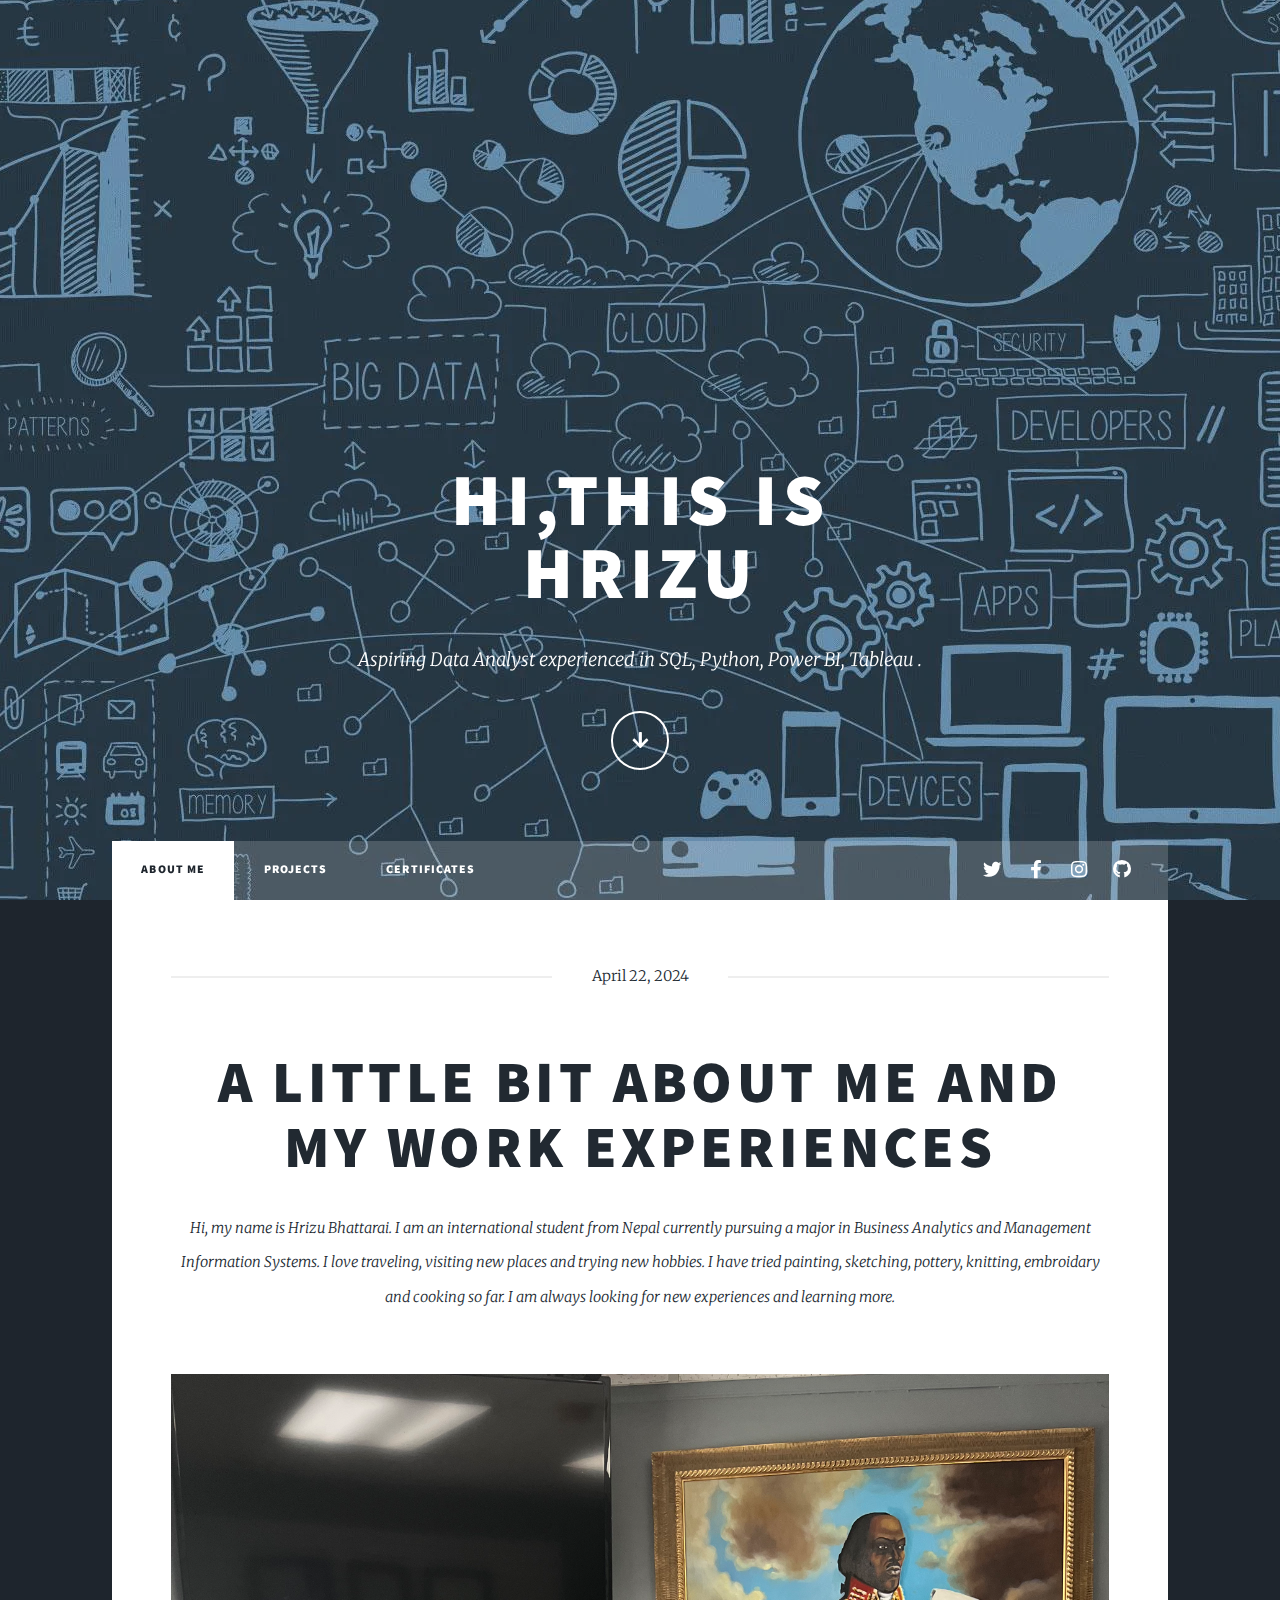
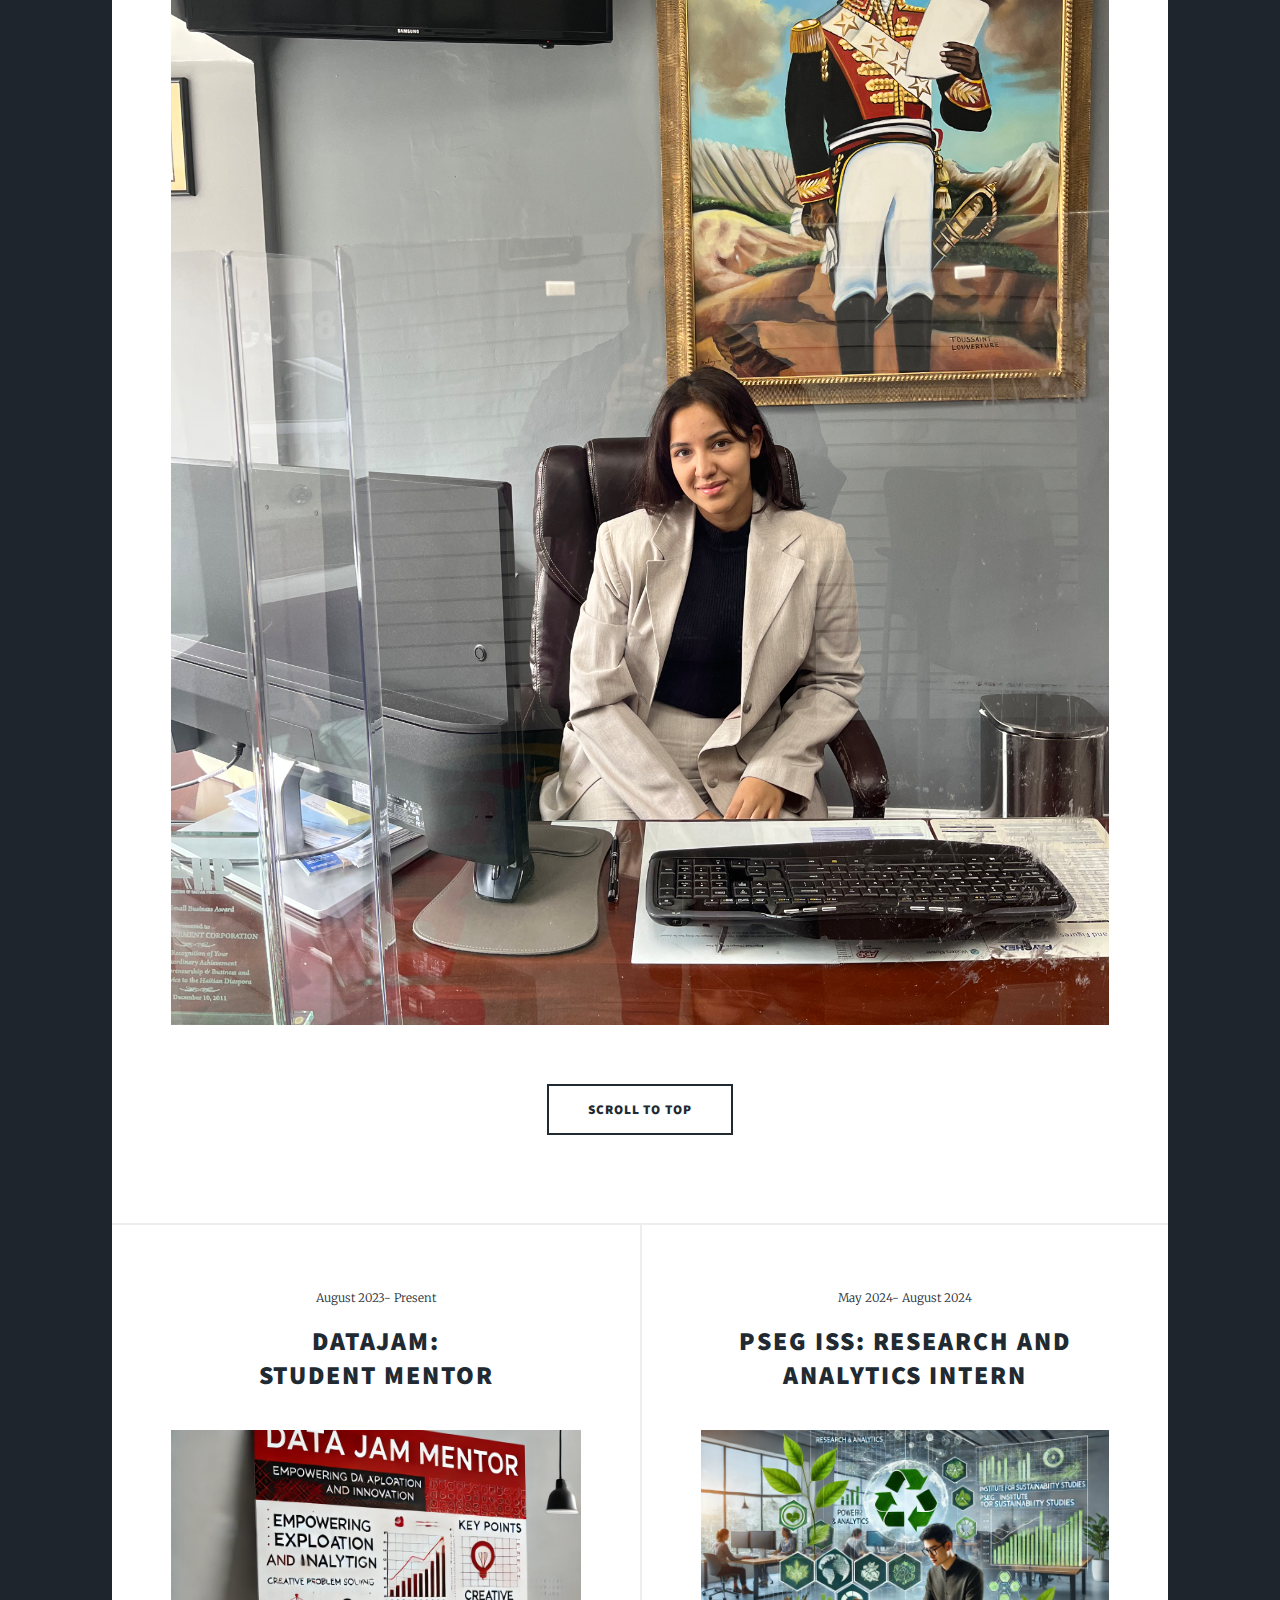
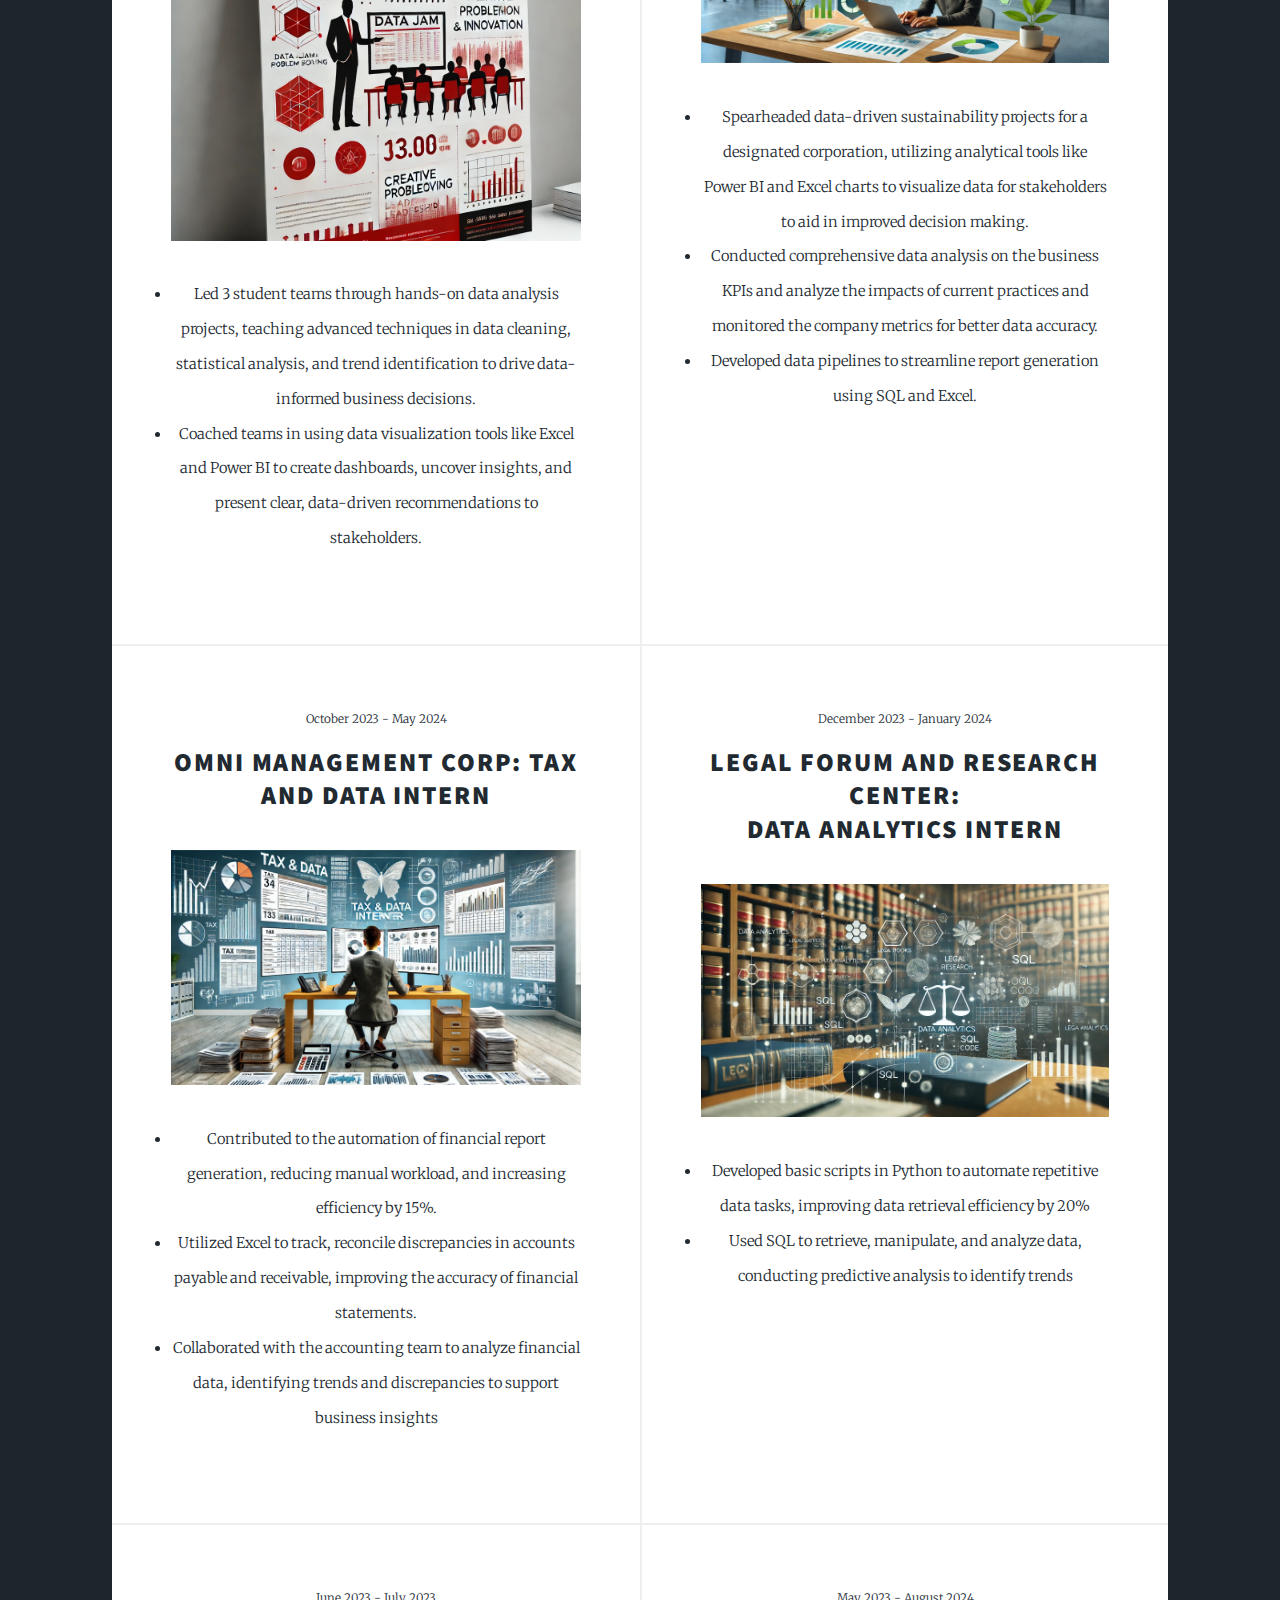
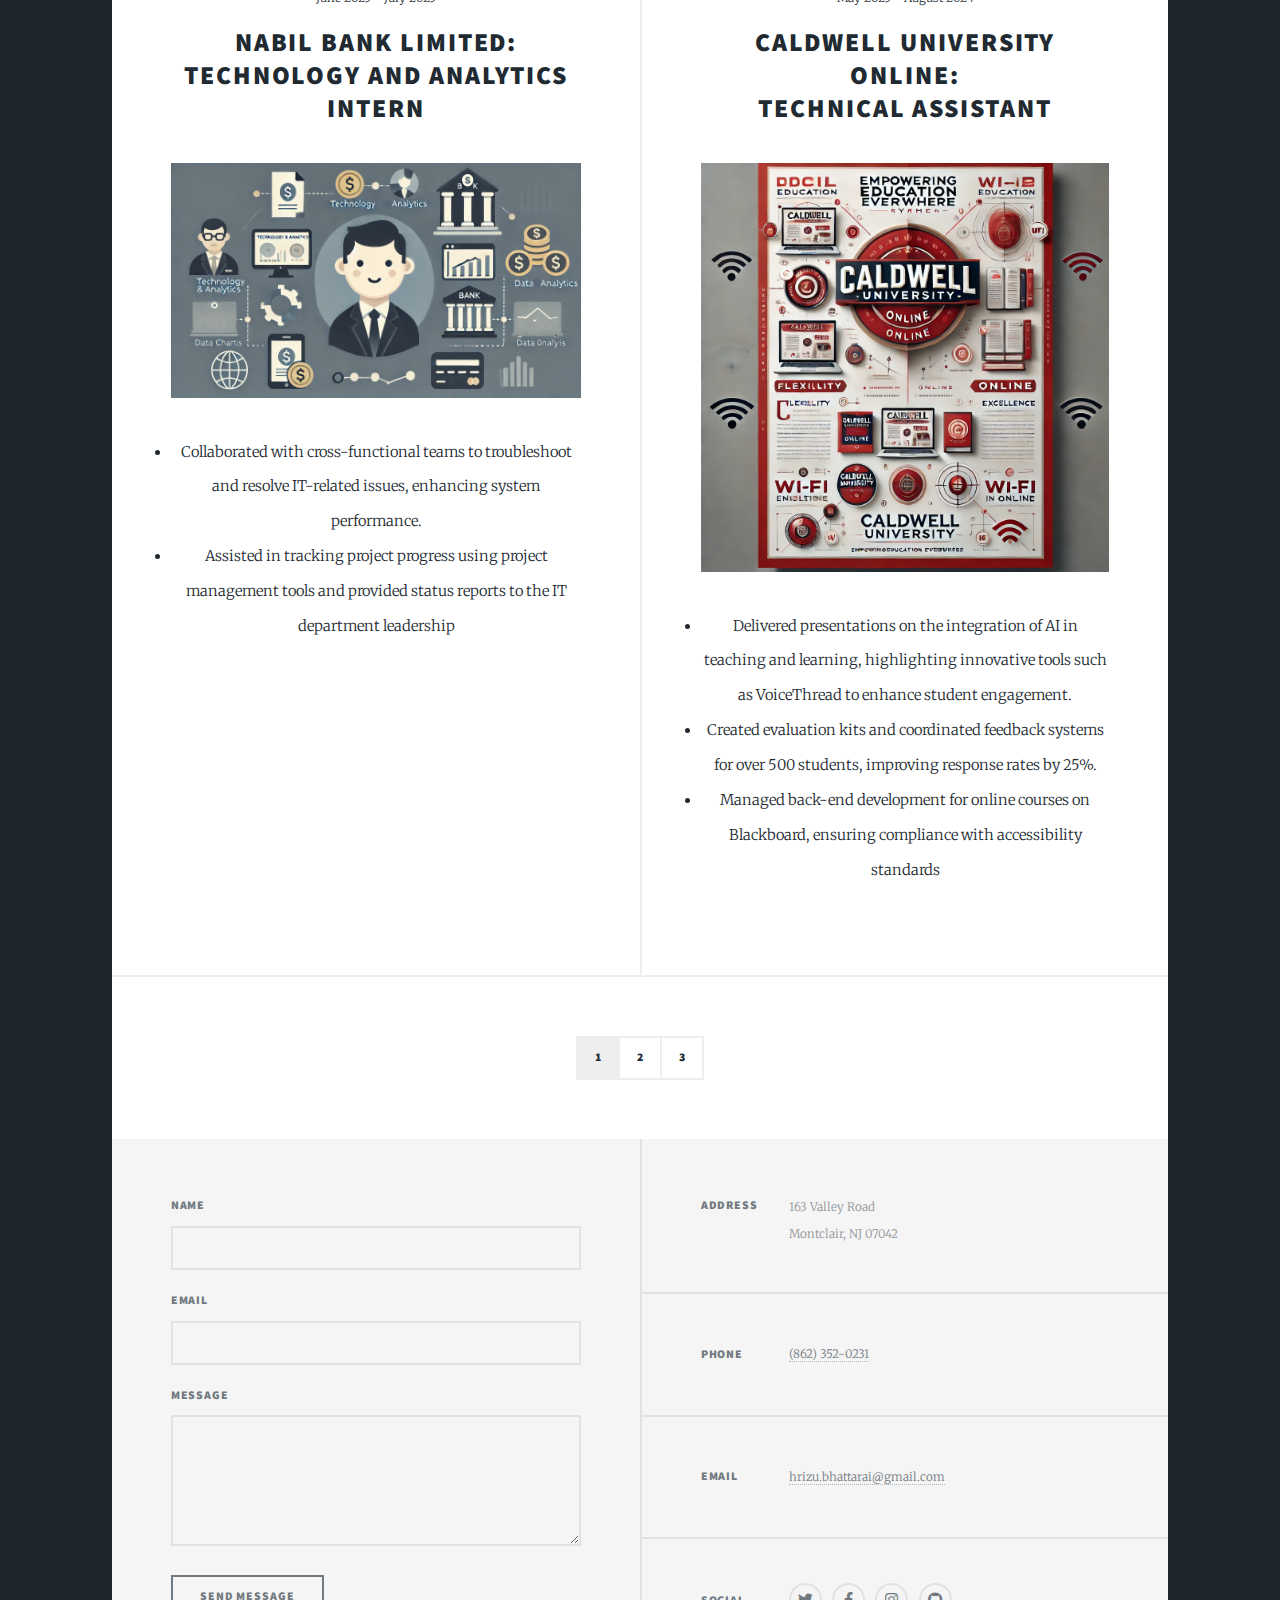
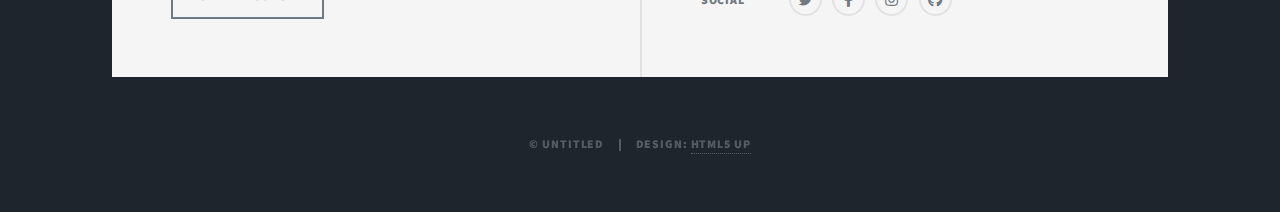
==== commit ae4e7d1a: "second commit" ====
--- a/index.html
+++ b/index.html
@@ -57,7 +57,7 @@
 									<h2><a href="#">A little bit about me and my work experiences</a></h2>
 									<p>Hi, my name is Hrizu Bhattarai. I am an international student from Nepal currently pursuing a major in Business Analytics and Management Information Systems. I love traveling, visiting new places and trying new hobbies. I have tried painting, sketching, pottery, knitting, embroidary and cooking so far. I am always looking for new experiences and learning more. </p>
 								</header>
-								<a href="#" class="image main"><img src="images/IMG_0447.jpg" alt="" /></a>
+								<a href="#" class="image main"><img src="images/dp.jpg" alt="" /></a>
 								<ul class="actions special">
 									<li><a href="#" class="button large">SCROLL TO TOP</a></li>
 								</ul>
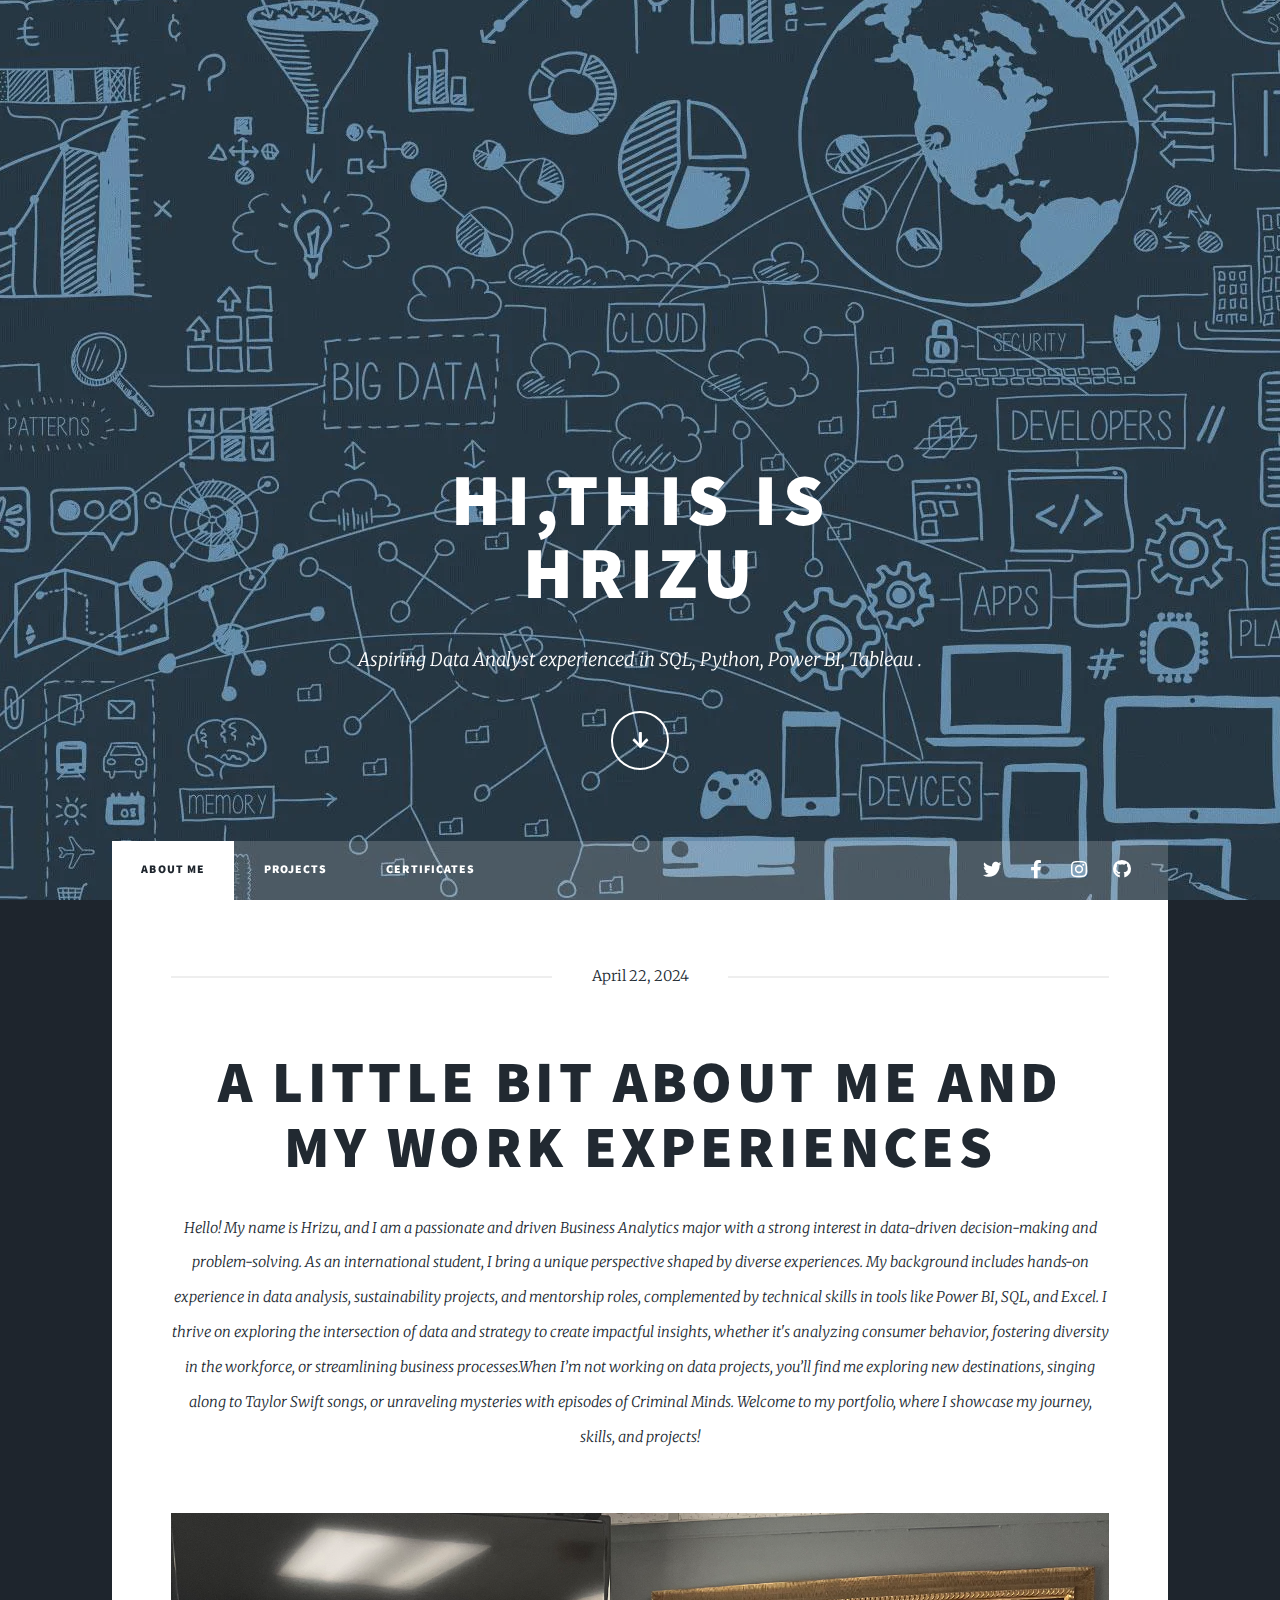
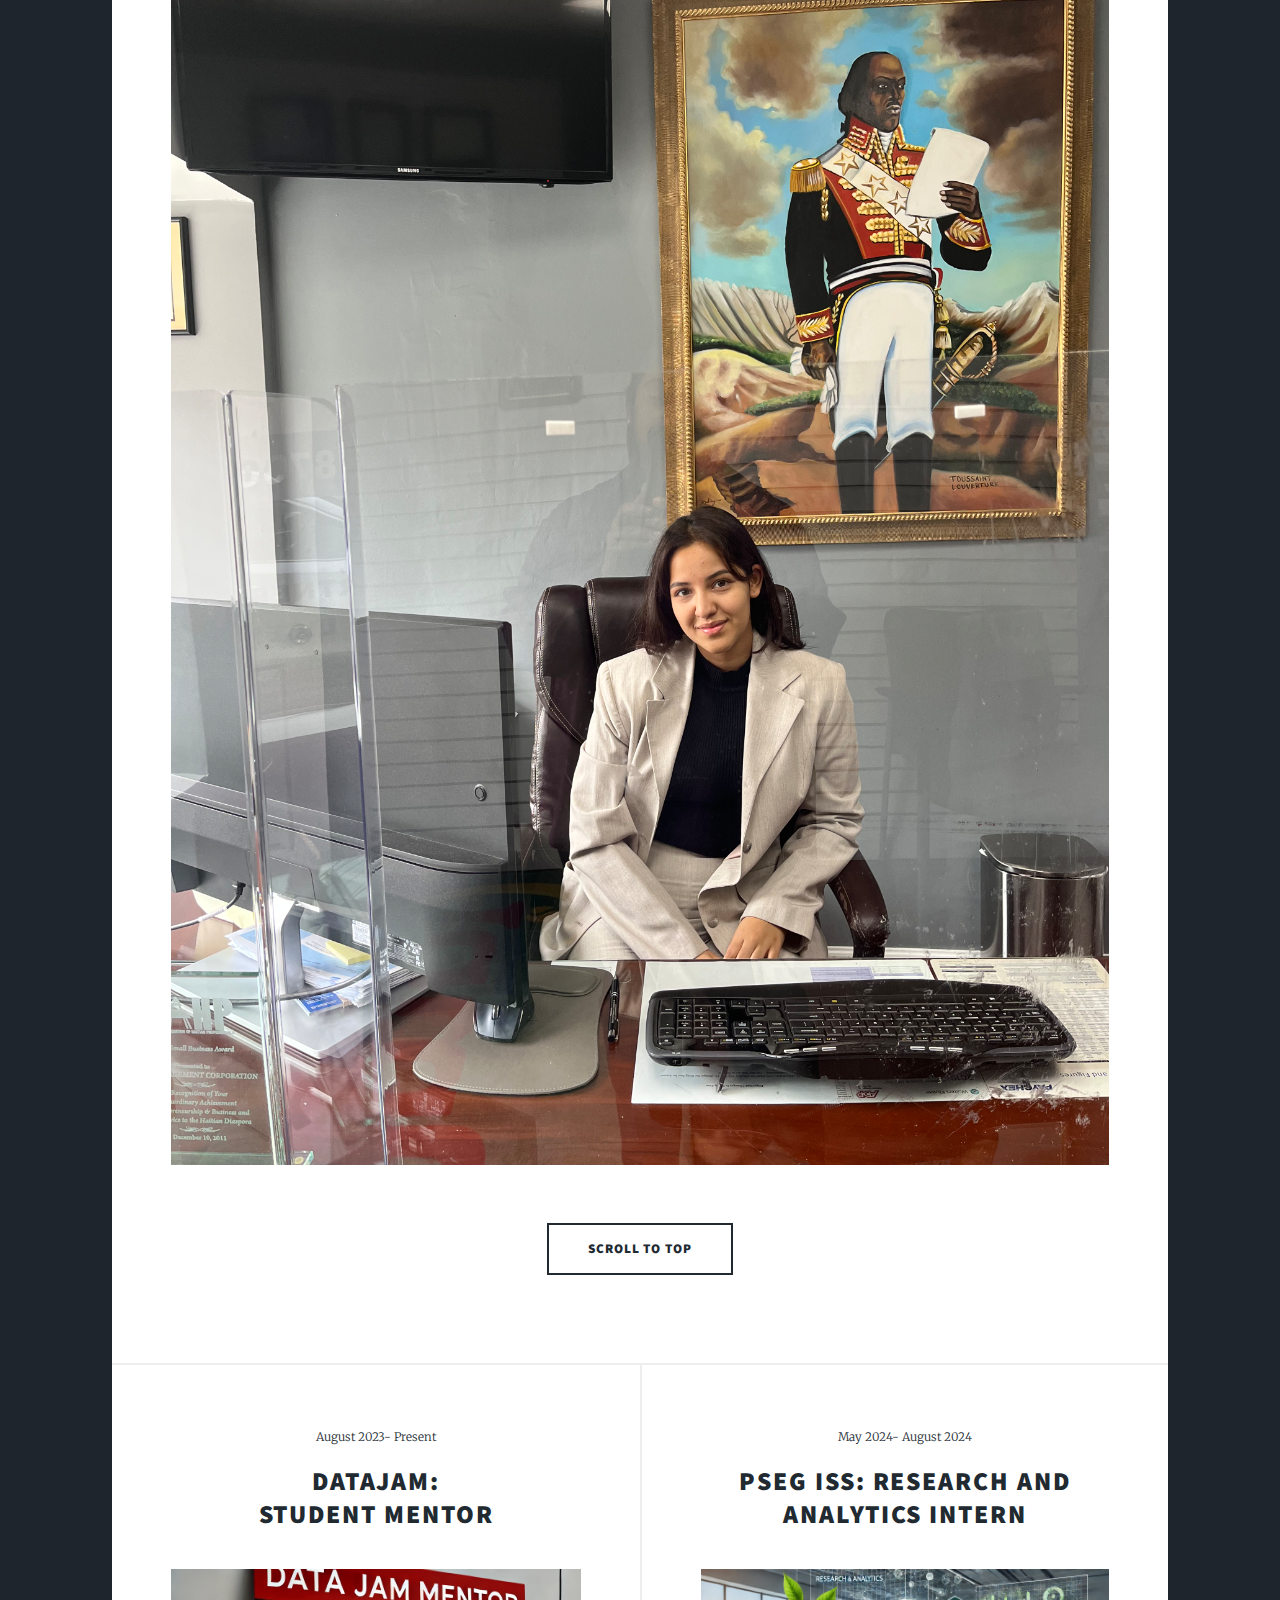
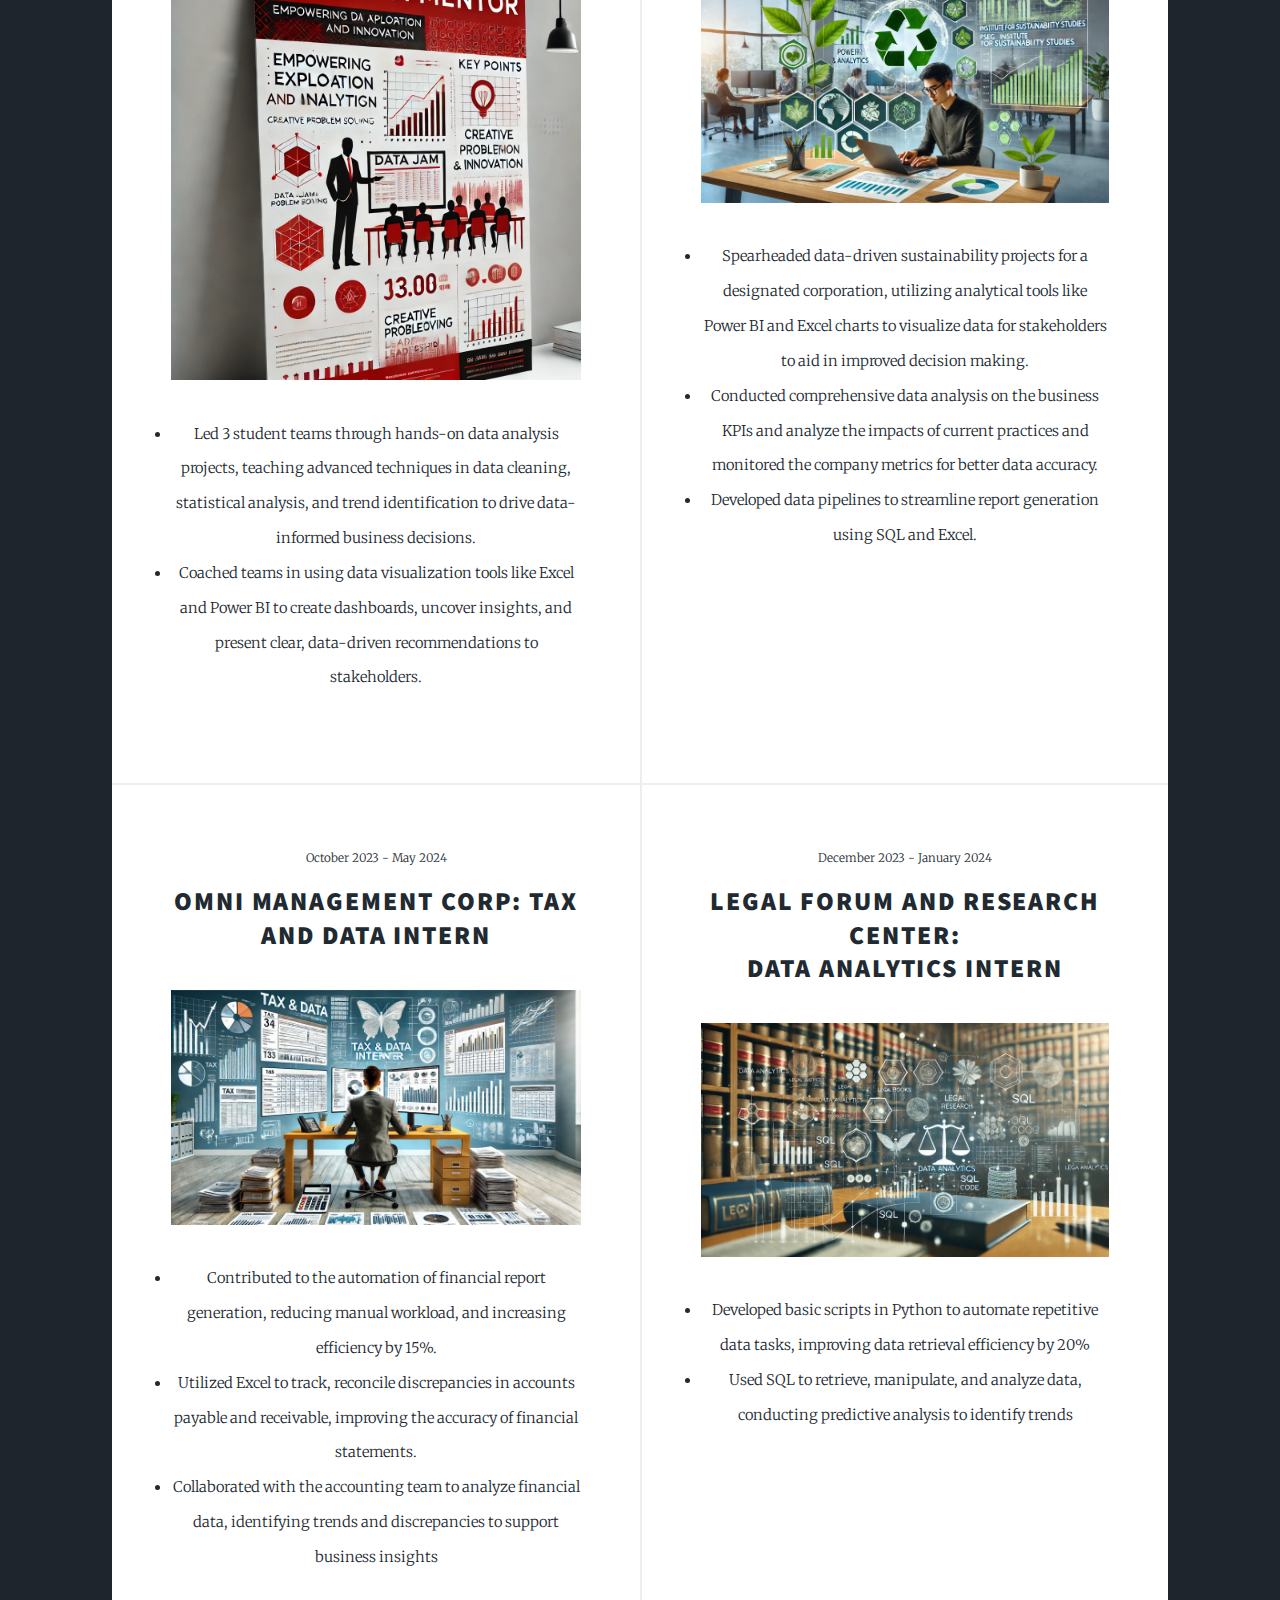
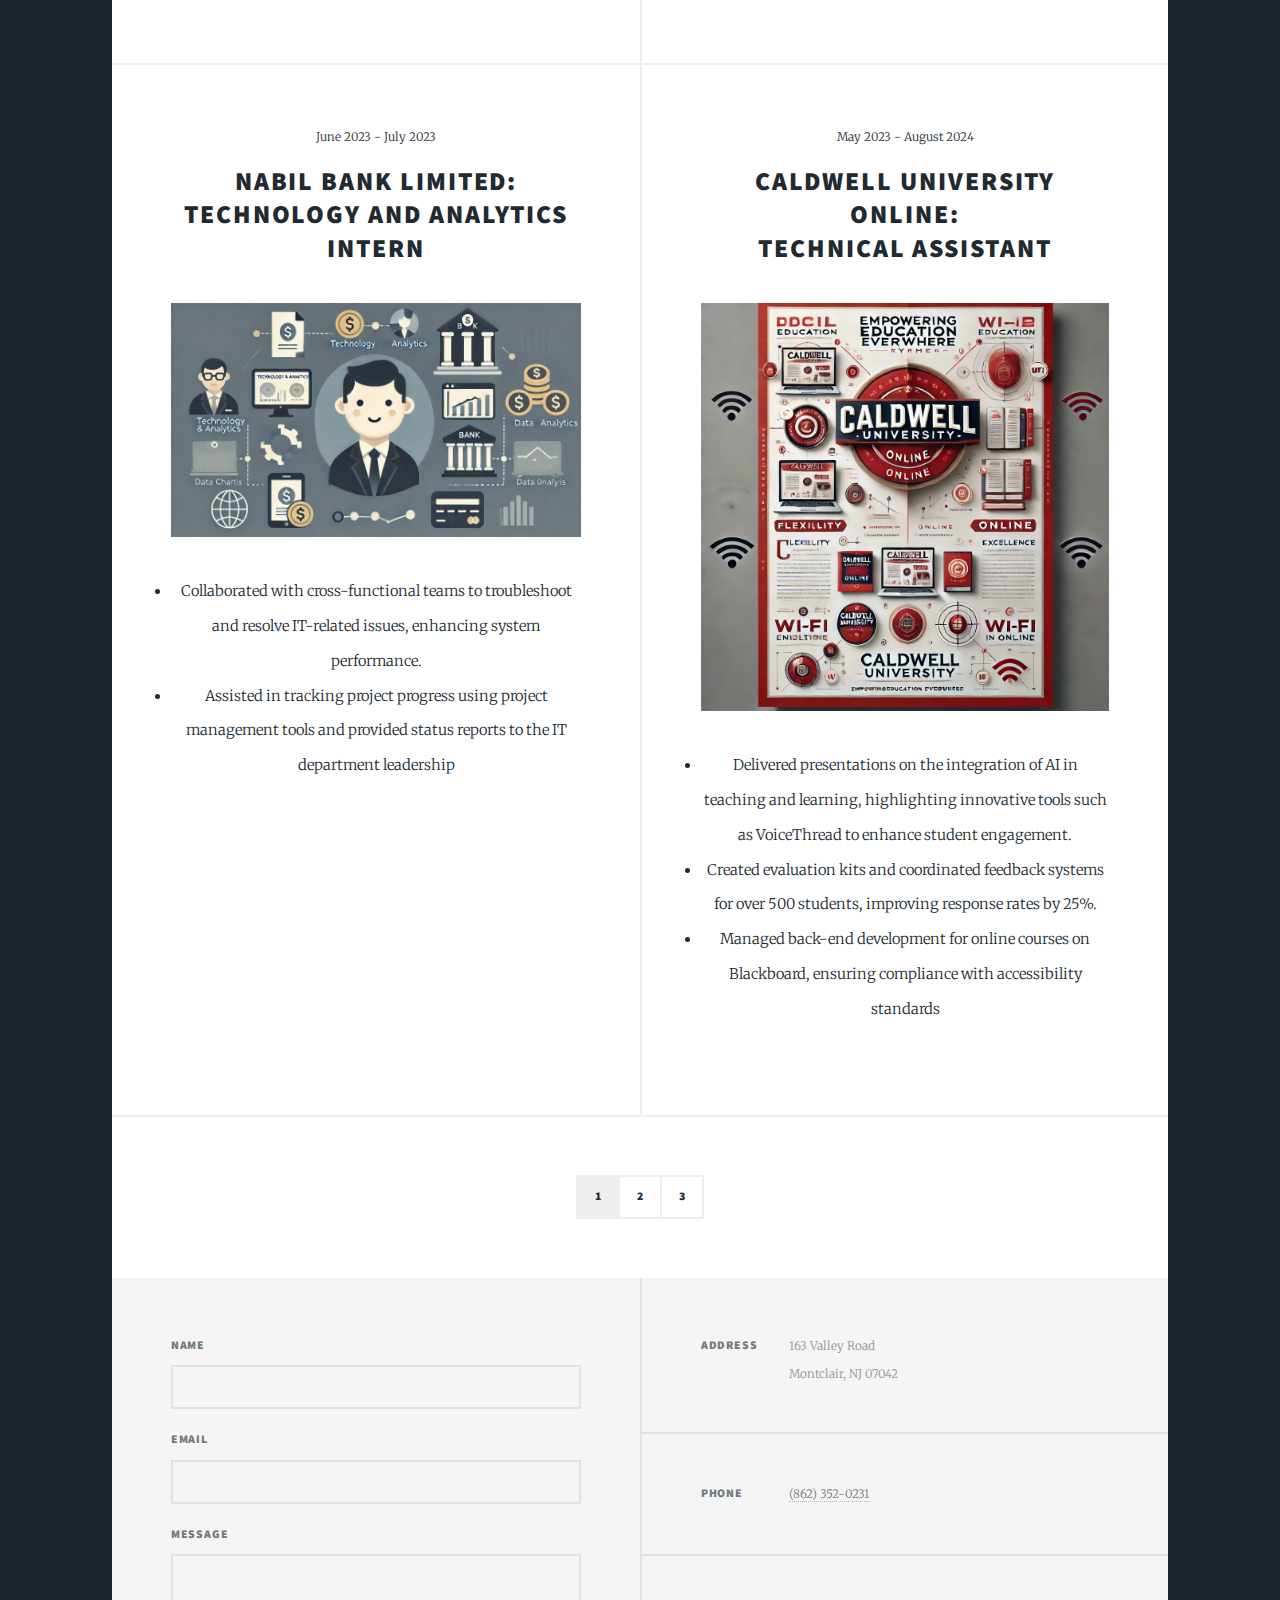
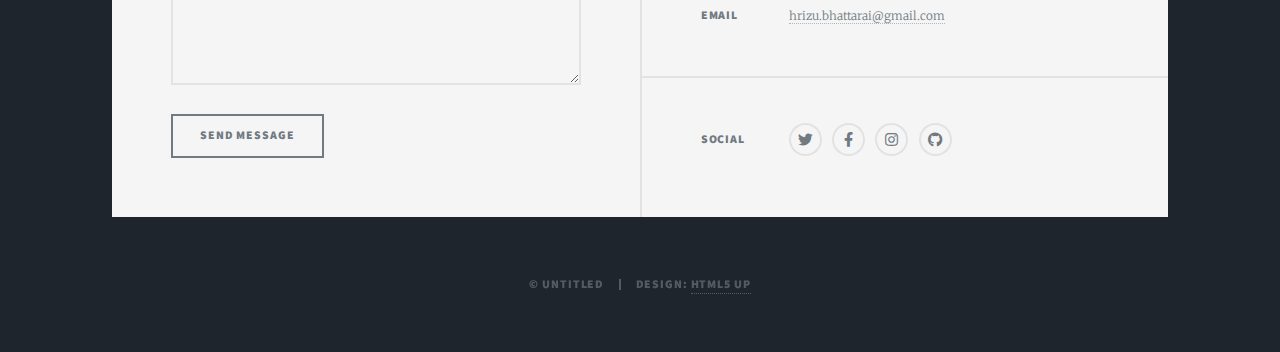
==== commit 1f119962: "Added Certificates" ====
--- a/index.html
+++ b/index.html
@@ -55,7 +55,14 @@
 								<header class="major">
 									<span class="date">April 22, 2024</span>
 									<h2><a href="#">A little bit about me and my work experiences</a></h2>
-									<p>Hi, my name is Hrizu Bhattarai. I am an international student from Nepal currently pursuing a major in Business Analytics and Management Information Systems. I love traveling, visiting new places and trying new hobbies. I have tried painting, sketching, pottery, knitting, embroidary and cooking so far. I am always looking for new experiences and learning more. </p>
+									<p>Hello! My name is Hrizu, and I am a passionate and driven Business Analytics major with a strong interest in data-driven
+									decision-making and problem-solving. As an international student, I bring a unique perspective shaped by 
+									diverse experiences. My background includes hands-on experience in data analysis, sustainability projects,
+									and mentorship roles, complemented by technical skills in tools like Power BI, SQL, and Excel. I thrive on exploring the 
+									intersection of data and strategy to create impactful insights, whether it's analyzing consumer behavior, fostering diversity in
+									the workforce, or streamlining business processes.When I’m not working on data projects, you’ll find me exploring new destinations, 
+									singing along to Taylor Swift songs, or unraveling mysteries with episodes of Criminal Minds. Welcome to my portfolio, where I 
+									showcase my journey, skills, and projects!</p>
 								</header>
 								<a href="#" class="image main"><img src="images/dp.jpg" alt="" /></a>
 								<ul class="actions special">
